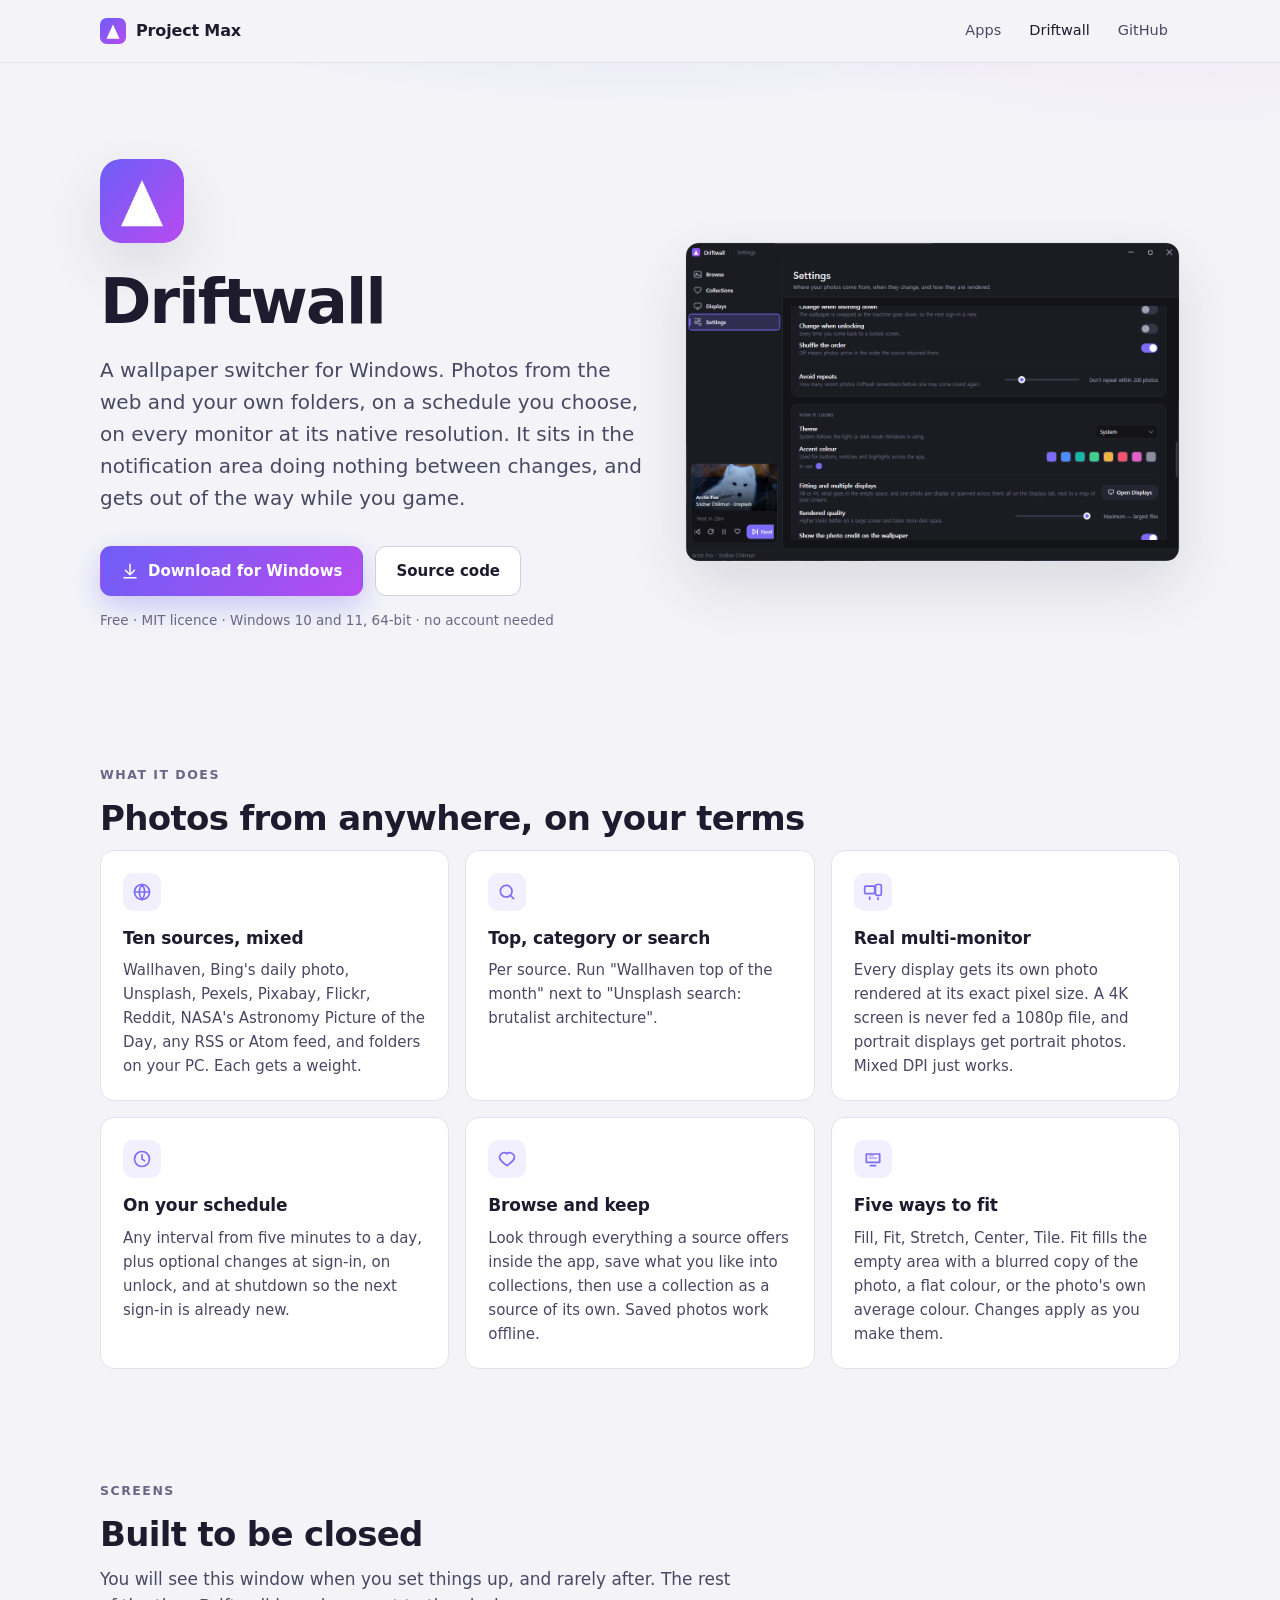
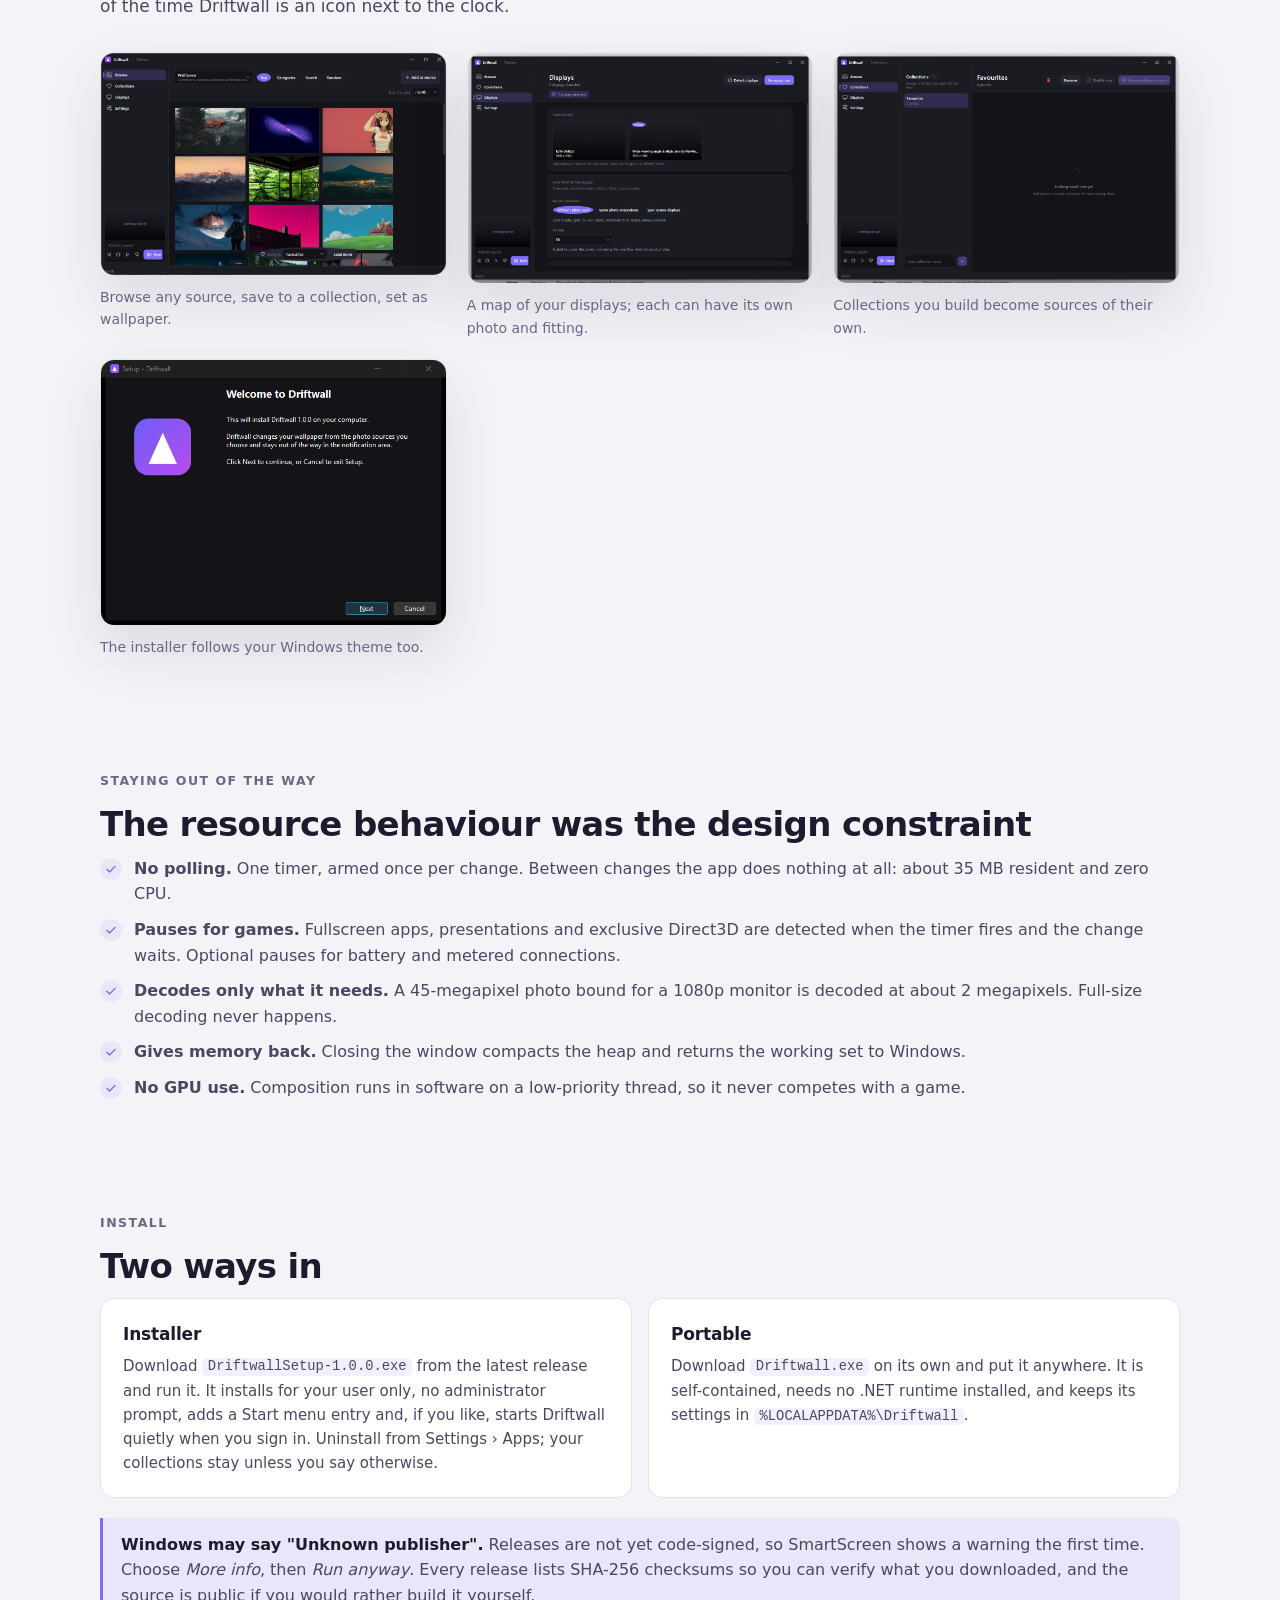
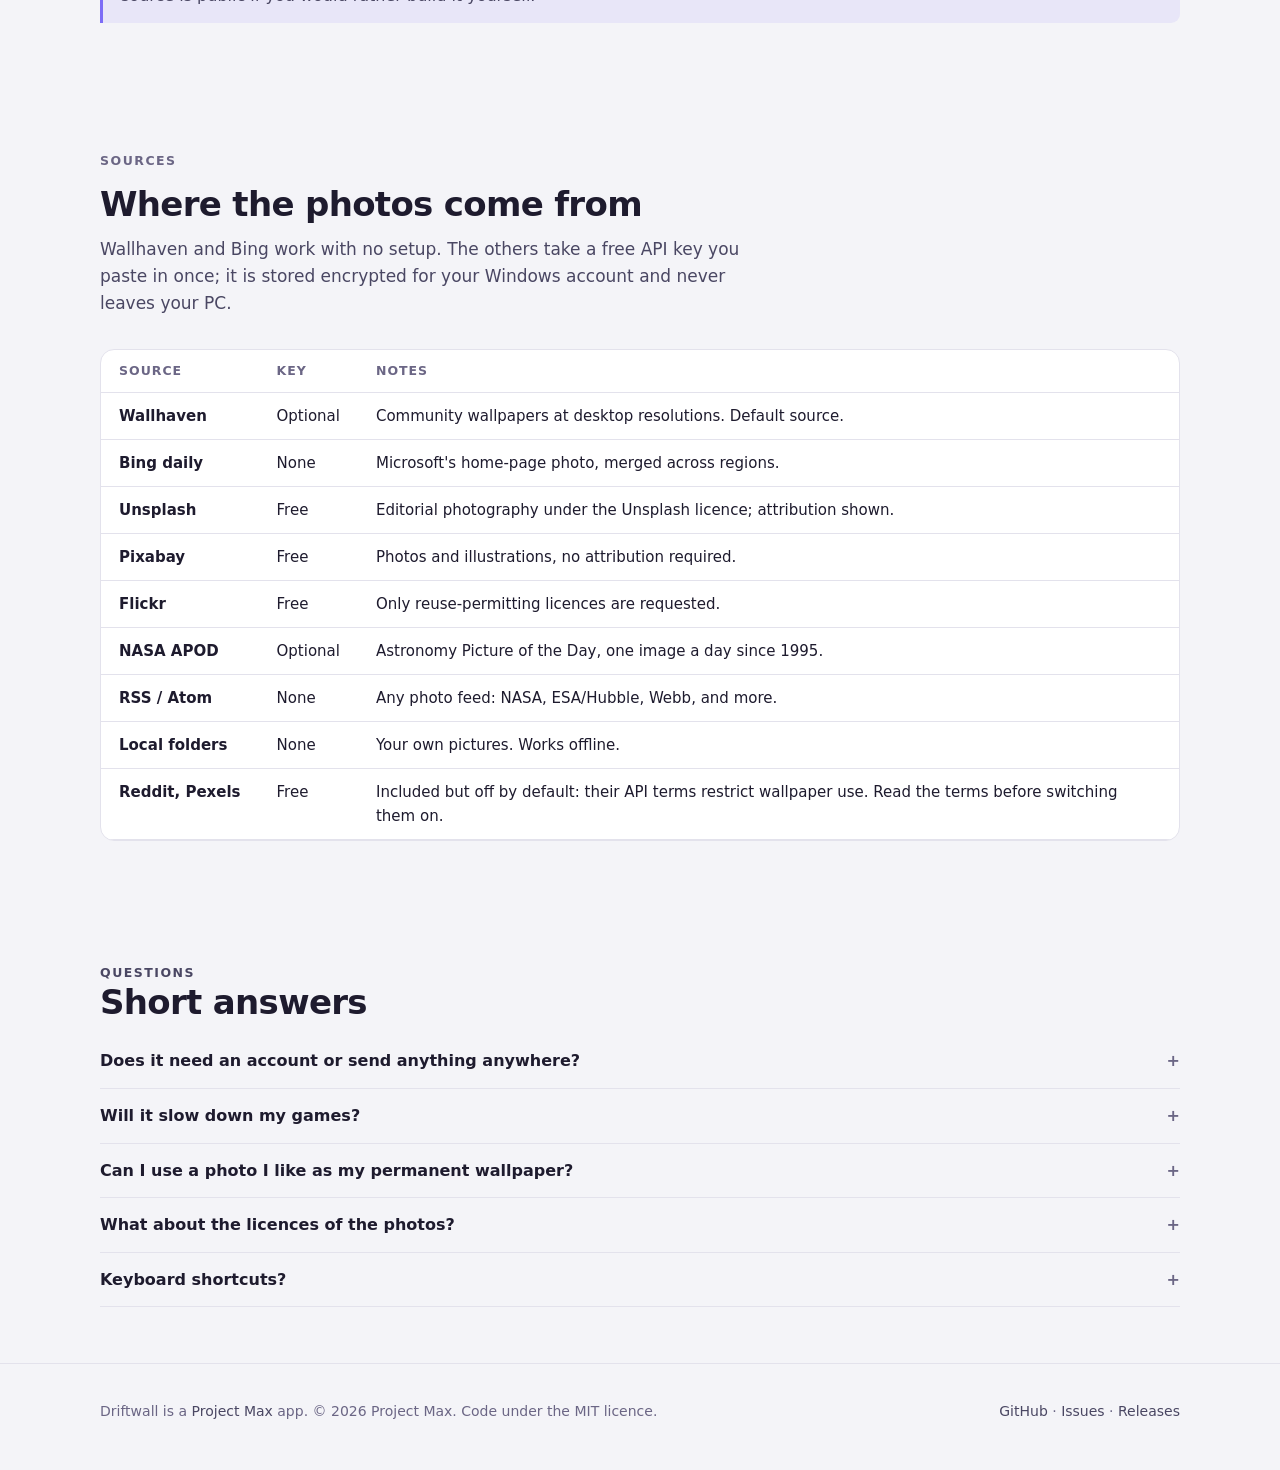
==== driftwall/index.html @ 7cd314d6 "Project Max site with the Driftwall page" ====
<!doctype html>
<html lang="en">
<head>
  <meta charset="utf-8">
  <meta name="viewport" content="width=device-width, initial-scale=1">
  <title>Driftwall</title>
  <meta name="description" content="Driftwall is a free, open-source wallpaper switcher for Windows. Photos from Wallhaven, Bing, Unsplash, NASA and your own folders, on a schedule, on every monitor at native resolution.">
  <meta property="og:title" content="Driftwall">
  <meta property="og:description" content="A wallpaper switcher for Windows that stays out of your way. Free and open source.">
  <meta property="og:type" content="website">
  <meta property="og:image" content="/assets/driftwall-icon.png">
  <link rel="icon" href="/assets/favicon.svg" type="image/svg+xml">
  <link rel="icon" href="/assets/favicon.png" sizes="48x48">
  <link rel="stylesheet" href="/assets/site.css">
</head>
<body>

<header class="site-header">
  <div class="container">
    <a class="brand" href="/">
      <svg class="mark" viewBox="0 0 64 64" aria-hidden="true">
        <defs><linearGradient id="g" x1="0" y1="0" x2="1" y2="1"><stop offset="0" stop-color="#6d5ef6"/><stop offset="1" stop-color="#b84bf0"/></linearGradient></defs>
        <rect width="64" height="64" rx="16" fill="url(#g)"/>
        <path d="M16 51 L32 16 L48 51 Z" fill="#fff"/>
      </svg>
      Project Max
    </a>
    <nav class="nav">
      <a href="/#apps">Apps</a>
      <a href="/driftwall/" class="current">Driftwall</a>
      <a href="https://github.com/projectmax-org/driftwall">GitHub</a>
    </nav>
  </div>
</header>

<main>
  <section class="hero">
    <div class="container app-hero">
      <div>
        <img class="icon-lg" src="/assets/driftwall-icon.png" alt="" width="84" height="84">
        <h1>Driftwall</h1>
        <p class="lede">
          A wallpaper switcher for Windows. Photos from the web and your own folders, on a schedule
          you choose, on every monitor at its native resolution. It sits in the notification area
          doing nothing between changes, and gets out of the way while you game.
        </p>
        <div class="actions">
          <a class="button primary" href="https://github.com/projectmax-org/driftwall/releases/latest">
            <svg viewBox="0 0 24 24" fill="none" stroke="currentColor" stroke-width="2" stroke-linecap="round" stroke-linejoin="round"><path d="M12 3v12M6 11l6 6 6-6M4 21h16"/></svg>
            Download for Windows
          </a>
          <a class="button" href="https://github.com/projectmax-org/driftwall">Source code</a>
        </div>
        <p class="meta">Free · MIT licence · Windows 10 and 11, 64-bit · no account needed</p>
      </div>
      <div class="shot">
        <img src="/assets/screens/settings.png" alt="Driftwall's settings page, dark theme, showing the sources and rotation options" width="1180" height="760">
      </div>
    </div>
  </section>

  <section id="features">
    <div class="container">
      <p class="section-label">What it does</p>
      <h2>Photos from anywhere, on your terms</h2>
      <div class="grid">
        <div class="card">
          <div class="icon"><svg viewBox="0 0 24 24" fill="none" stroke="currentColor" stroke-width="2" stroke-linecap="round" stroke-linejoin="round"><circle cx="12" cy="12" r="9"/><path d="M3 12h18M12 3a14 14 0 0 1 0 18M12 3a14 14 0 0 0 0 18"/></svg></div>
          <h3>Ten sources, mixed</h3>
          <p>Wallhaven, Bing's daily photo, Unsplash, Pexels, Pixabay, Flickr, Reddit, NASA's Astronomy Picture of the Day, any RSS or Atom feed, and folders on your PC. Each gets a weight.</p>
        </div>
        <div class="card">
          <div class="icon"><svg viewBox="0 0 24 24" fill="none" stroke="currentColor" stroke-width="2" stroke-linecap="round" stroke-linejoin="round"><circle cx="11" cy="11" r="7"/><path d="M20 20l-3.5-3.5"/></svg></div>
          <h3>Top, category or search</h3>
          <p>Per source. Run "Wallhaven top of the month" next to "Unsplash search: brutalist architecture".</p>
        </div>
        <div class="card">
          <div class="icon"><svg viewBox="0 0 24 24" fill="none" stroke="currentColor" stroke-width="2" stroke-linecap="round" stroke-linejoin="round"><rect x="2" y="5" width="12" height="9" rx="1.5"/><rect x="15" y="3" width="7" height="13" rx="1.5"/><path d="M8 18v3M18 19v2"/></svg></div>
          <h3>Real multi-monitor</h3>
          <p>Every display gets its own photo rendered at its exact pixel size. A 4K screen is never fed a 1080p file, and portrait displays get portrait photos. Mixed DPI just works.</p>
        </div>
        <div class="card">
          <div class="icon"><svg viewBox="0 0 24 24" fill="none" stroke="currentColor" stroke-width="2" stroke-linecap="round" stroke-linejoin="round"><circle cx="12" cy="12" r="9"/><path d="M12 7v5l3 2"/></svg></div>
          <h3>On your schedule</h3>
          <p>Any interval from five minutes to a day, plus optional changes at sign-in, on unlock, and at shutdown so the next sign-in is already new.</p>
        </div>
        <div class="card">
          <div class="icon"><svg viewBox="0 0 24 24" fill="none" stroke="currentColor" stroke-width="2" stroke-linecap="round" stroke-linejoin="round"><path d="M20.8 8.6a5.5 5.5 0 0 0-8.8-2.9 5.5 5.5 0 0 0-8.8 2.9c-1 3.3 1.3 6 8.8 11.4 7.5-5.4 9.8-8.1 8.8-11.4z"/></svg></div>
          <h3>Browse and keep</h3>
          <p>Look through everything a source offers inside the app, save what you like into collections, then use a collection as a source of its own. Saved photos work offline.</p>
        </div>
        <div class="card">
          <div class="icon"><svg viewBox="0 0 24 24" fill="none" stroke="currentColor" stroke-width="2" stroke-linecap="round" stroke-linejoin="round"><path d="M4 6h16v10H4zM9 20h6"/><path d="M8 11h8M8 8h4" opacity=".5"/></svg></div>
          <h3>Five ways to fit</h3>
          <p>Fill, Fit, Stretch, Center, Tile. Fit fills the empty area with a blurred copy of the photo, a flat colour, or the photo's own average colour. Changes apply as you make them.</p>
        </div>
      </div>
    </div>
  </section>

  <section id="screens">
    <div class="container">
      <p class="section-label">Screens</p>
      <h2>Built to be closed</h2>
      <p class="section-intro">You will see this window when you set things up, and rarely after. The rest of the time Driftwall is an icon next to the clock.</p>
      <div class="gallery">
        <figure><div class="shot"><img src="/assets/screens/browse.png" alt="Browsing Wallhaven inside Driftwall" loading="lazy"></div><figcaption>Browse any source, save to a collection, set as wallpaper.</figcaption></figure>
        <figure><div class="shot"><img src="/assets/screens/displays.png" alt="The Displays page with a map of two monitors" loading="lazy"></div><figcaption>A map of your displays; each can have its own photo and fitting.</figcaption></figure>
        <figure><div class="shot"><img src="/assets/screens/collections.png" alt="The Collections page" loading="lazy"></div><figcaption>Collections you build become sources of their own.</figcaption></figure>
        <figure><div class="shot"><img src="/assets/screens/installer.png" alt="The Driftwall installer in dark mode" loading="lazy"></div><figcaption>The installer follows your Windows theme too.</figcaption></figure>
      </div>
    </div>
  </section>

  <section id="quiet">
    <div class="container">
      <p class="section-label">Staying out of the way</p>
      <h2>The resource behaviour was the design constraint</h2>
      <ul class="checks">
        <li><span><strong>No polling.</strong> One timer, armed once per change. Between changes the app does nothing at all: about 35 MB resident and zero CPU.</span></li>
        <li><span><strong>Pauses for games.</strong> Fullscreen apps, presentations and exclusive Direct3D are detected when the timer fires and the change waits. Optional pauses for battery and metered connections.</span></li>
        <li><span><strong>Decodes only what it needs.</strong> A 45-megapixel photo bound for a 1080p monitor is decoded at about 2 megapixels. Full-size decoding never happens.</span></li>
        <li><span><strong>Gives memory back.</strong> Closing the window compacts the heap and returns the working set to Windows.</span></li>
        <li><span><strong>No GPU use.</strong> Composition runs in software on a low-priority thread, so it never competes with a game.</span></li>
      </ul>
    </div>
  </section>

  <section id="install">
    <div class="container">
      <p class="section-label">Install</p>
      <h2>Two ways in</h2>
      <div class="grid" style="grid-template-columns: repeat(auto-fit, minmax(300px, 1fr));">
        <div class="card">
          <h3>Installer</h3>
          <p>Download <code>DriftwallSetup-1.0.0.exe</code> from the latest release and run it. It installs for your user only, no administrator prompt, adds a Start menu entry and, if you like, starts Driftwall quietly when you sign in. Uninstall from Settings › Apps; your collections stay unless you say otherwise.</p>
        </div>
        <div class="card">
          <h3>Portable</h3>
          <p>Download <code>Driftwall.exe</code> on its own and put it anywhere. It is self-contained, needs no .NET runtime installed, and keeps its settings in <code>%LOCALAPPDATA%\Driftwall</code>.</p>
        </div>
      </div>
      <p class="note" style="margin-top: 20px;">
        <strong>Windows may say "Unknown publisher".</strong> Releases are not yet code-signed, so SmartScreen shows a
        warning the first time. Choose <em>More info</em>, then <em>Run anyway</em>. Every release lists SHA-256
        checksums so you can verify what you downloaded, and the source is public if you would rather build it yourself.
      </p>
    </div>
  </section>

  <section id="sources">
    <div class="container">
      <p class="section-label">Sources</p>
      <h2>Where the photos come from</h2>
      <p class="section-intro">Wallhaven and Bing work with no setup. The others take a free API key you paste in once; it is stored encrypted for your Windows account and never leaves your PC.</p>
      <div class="table-wrap">
        <table>
          <thead><tr><th>Source</th><th>Key</th><th>Notes</th></tr></thead>
          <tbody>
            <tr><td>Wallhaven</td><td>Optional</td><td>Community wallpapers at desktop resolutions. Default source.</td></tr>
            <tr><td>Bing daily</td><td>None</td><td>Microsoft's home-page photo, merged across regions.</td></tr>
            <tr><td>Unsplash</td><td>Free</td><td>Editorial photography under the Unsplash licence; attribution shown.</td></tr>
            <tr><td>Pixabay</td><td>Free</td><td>Photos and illustrations, no attribution required.</td></tr>
            <tr><td>Flickr</td><td>Free</td><td>Only reuse-permitting licences are requested.</td></tr>
            <tr><td>NASA APOD</td><td>Optional</td><td>Astronomy Picture of the Day, one image a day since 1995.</td></tr>
            <tr><td>RSS / Atom</td><td>None</td><td>Any photo feed: NASA, ESA/Hubble, Webb, and more.</td></tr>
            <tr><td>Local folders</td><td>None</td><td>Your own pictures. Works offline.</td></tr>
            <tr><td>Reddit, Pexels</td><td>Free</td><td>Included but off by default: their API terms restrict wallpaper use. Read the terms before switching them on.</td></tr>
          </tbody>
        </table>
      </div>
    </div>
  </section>

  <section id="faq" class="faq">
    <div class="container">
      <p class="section-label">Questions</p>
      <h2>Short answers</h2>
      <details><summary>Does it need an account or send anything anywhere?</summary><p>No account. The only network traffic is fetching photos from the sources you enabled, plus the attribution ping some providers require when a photo is used.</p></details>
      <details><summary>Will it slow down my games?</summary><p>No. Changes are deferred while a fullscreen app is running, and the app uses no GPU at all for its own rendering.</p></details>
      <details><summary>Can I use a photo I like as my permanent wallpaper?</summary><p>Yes. Pause the rotation from the tray menu, or save the photo to a collection so it survives cache clean-ups and works offline.</p></details>
      <details><summary>What about the licences of the photos?</summary><p>They vary by source. Every photo links to its source page, which is the authoritative word on what you may do with it. The repository's <a href="https://github.com/projectmax-org/driftwall/blob/main/docs/SOURCES.md">SOURCES.md</a> summarises each provider's terms.</p></details>
      <details><summary>Keyboard shortcuts?</summary><p><kbd>Ctrl</kbd> + <kbd>→</kbd> next, <kbd>Ctrl</kbd> + <kbd>←</kbd> previous, <kbd>F5</kbd> re-render, <kbd>Esc</kbd> close to the notification area.</p></details>
    </div>
  </section>
</main>

<footer class="site-footer">
  <div class="container">
    <div>Driftwall is a <a href="/">Project Max</a> app. © 2026 Project Max. Code under the MIT licence.</div>
    <div><a href="https://github.com/projectmax-org/driftwall">GitHub</a> · <a href="https://github.com/projectmax-org/driftwall/issues">Issues</a> · <a href="https://github.com/projectmax-org/driftwall/releases">Releases</a></div>
  </div>
</footer>

</body>
</html>
---- assets/site.css ----
/* Project Max site. Same tokens as the apps: dark-first, one accent, quiet surfaces. */

:root {
  color-scheme: light dark;
  --bg: #0f0f14;
  --surface: #16161d;
  --elevated: #1e1e27;
  --border: #2a2a36;
  --border-strong: #3a3a49;
  --text: #ececf3;
  --text-2: #b8b6c8;
  --muted: #8f8da3;
  --accent: #7c6cf6;
  --accent-2: #b84bf0;
  --accent-soft: rgba(124, 108, 246, 0.14);
  --on-accent: #ffffff;
  --shadow: 0 24px 60px rgba(0, 0, 0, 0.45);
  --radius: 14px;
  --radius-sm: 9px;
}

@media (prefers-color-scheme: light) {
  :root {
    --bg: #f4f4f8;
    --surface: #ffffff;
    --elevated: #ffffff;
    --border: #e3e2ec;
    --border-strong: #cfcde0;
    --text: #1e1b2e;
    --text-2: #4a4763;
    --muted: #6b6685;
    --accent-soft: rgba(124, 108, 246, 0.10);
    --shadow: 0 24px 60px rgba(30, 27, 46, 0.12);
  }
}

* { box-sizing: border-box; }

html { scroll-behavior: smooth; }

body {
  margin: 0;
  background: var(--bg);
  color: var(--text);
  font: 16px/1.6 "Segoe UI Variable Text", "Segoe UI", system-ui, -apple-system, "Helvetica Neue", Arial, sans-serif;
  -webkit-font-smoothing: antialiased;
  text-rendering: optimizeLegibility;
}

a { color: var(--accent); text-decoration: none; }
a:hover { text-decoration: underline; text-underline-offset: 3px; }

img { max-width: 100%; height: auto; display: block; }

code, kbd {
  font-family: "Cascadia Code", "Cascadia Mono", Consolas, "SFMono-Regular", Menlo, monospace;
  font-size: 0.92em;
  background: var(--accent-soft);
  padding: 0.1em 0.4em;
  border-radius: 5px;
}

pre {
  background: var(--surface);
  border: 1px solid var(--border);
  border-radius: var(--radius-sm);
  padding: 14px 18px;
  overflow-x: auto;
}
pre code { background: none; padding: 0; }

.container { width: min(1080px, calc(100% - 48px)); margin: 0 auto; }

/* ---------- header ---------- */

.site-header {
  position: sticky;
  top: 0;
  z-index: 10;
  backdrop-filter: blur(14px);
  background: color-mix(in srgb, var(--bg) 82%, transparent);
  border-bottom: 1px solid var(--border);
}

.site-header .container {
  display: flex;
  align-items: center;
  justify-content: space-between;
  height: 62px;
}

.brand {
  display: flex;
  align-items: center;
  gap: 10px;
  color: var(--text);
  font-weight: 600;
  letter-spacing: -0.01em;
}
.brand:hover { text-decoration: none; }

.mark {
  width: 26px;
  height: 26px;
  flex: none;
}

.nav {
  display: flex;
  gap: 4px;
}

.nav a {
  color: var(--text-2);
  padding: 7px 12px;
  border-radius: 8px;
  font-size: 14.5px;
}
.nav a:hover { background: var(--accent-soft); color: var(--text); text-decoration: none; }
.nav a.current { color: var(--text); }

/* ---------- hero ---------- */

.hero {
  padding: 96px 0 64px;
  position: relative;
  overflow: hidden;
}

.hero::before {
  content: "";
  position: absolute;
  inset: -40% -20% auto;
  height: 140%;
  background:
    radial-gradient(60% 50% at 50% 0%, rgba(124, 108, 246, 0.22), transparent 70%),
    radial-gradient(40% 40% at 80% 10%, rgba(184, 75, 240, 0.12), transparent 70%);
  pointer-events: none;
}

.hero > .container { position: relative; }

.eyebrow {
  display: inline-flex;
  align-items: center;
  gap: 8px;
  color: var(--text-2);
  font-size: 13.5px;
  font-weight: 600;
  letter-spacing: 0.04em;
  text-transform: uppercase;
  margin-bottom: 18px;
}

h1 {
  font-size: clamp(38px, 6vw, 62px);
  line-height: 1.05;
  letter-spacing: -0.03em;
  margin: 0 0 20px;
  max-width: 16ch;
}

.lede {
  font-size: clamp(17px, 2vw, 20px);
  color: var(--text-2);
  max-width: 56ch;
  margin: 0 0 32px;
}

.actions { display: flex; flex-wrap: wrap; gap: 12px; align-items: center; }

.button {
  display: inline-flex;
  align-items: center;
  gap: 9px;
  padding: 12px 20px;
  border-radius: 11px;
  font-weight: 600;
  font-size: 15px;
  border: 1px solid var(--border-strong);
  color: var(--text);
  background: var(--surface);
  transition: transform 120ms ease, background 120ms ease, border-color 120ms ease;
}
.button:hover { text-decoration: none; transform: translateY(-1px); border-color: var(--accent); }
.button.primary {
  color: var(--on-accent);
  border-color: transparent;
  background: linear-gradient(135deg, #6d5ef6, #b84bf0);
  box-shadow: 0 10px 30px rgba(124, 108, 246, 0.35);
}
.button svg { width: 18px; height: 18px; }

.meta { color: var(--muted); font-size: 13.5px; margin-top: 14px; }

/* ---------- sections ---------- */

section { padding: 56px 0; }

.section-label {
  color: var(--muted);
  font-size: 12.5px;
  font-weight: 700;
  letter-spacing: 0.12em;
  text-transform: uppercase;
  margin: 0 0 14px;
}

h2 {
  font-size: clamp(26px, 3.4vw, 34px);
  letter-spacing: -0.02em;
  line-height: 1.15;
  margin: 0 0 12px;
}

.section-intro { color: var(--text-2); max-width: 60ch; margin: 0 0 32px; font-size: 17px; }

.grid {
  display: grid;
  gap: 16px;
  grid-template-columns: repeat(auto-fill, minmax(260px, 1fr));
}

.card {
  background: var(--surface);
  border: 1px solid var(--border);
  border-radius: var(--radius);
  padding: 22px;
}

.card h3 { margin: 0 0 6px; font-size: 17px; letter-spacing: -0.01em; }
.card p { margin: 0; color: var(--text-2); font-size: 15px; }

.card .icon {
  width: 38px;
  height: 38px;
  border-radius: 10px;
  background: var(--accent-soft);
  color: var(--accent);
  display: grid;
  place-items: center;
  margin-bottom: 14px;
}
.card .icon svg { width: 20px; height: 20px; }

/* App tile on the landing page */

.app-card {
  display: grid;
  grid-template-columns: 96px 1fr;
  gap: 24px;
  align-items: center;
  padding: 28px;
  background: var(--surface);
  border: 1px solid var(--border);
  border-radius: var(--radius);
  color: var(--text);
  transition: border-color 120ms ease, transform 120ms ease;
}
.app-card:hover { text-decoration: none; border-color: var(--accent); transform: translateY(-2px); }
.app-card img { width: 96px; height: 96px; border-radius: 22px; box-shadow: var(--shadow); }
.app-card h3 { margin: 0 0 6px; font-size: 22px; letter-spacing: -0.02em; }
.app-card p { margin: 0; color: var(--text-2); }
.app-card .tags { margin-top: 12px; display: flex; gap: 8px; flex-wrap: wrap; }

.tag {
  font-size: 12.5px;
  font-weight: 600;
  padding: 3px 10px;
  border-radius: 999px;
  background: var(--accent-soft);
  color: var(--accent);
}

.app-card.soon {
  color: var(--muted);
  border-style: dashed;
  background: transparent;
}
.app-card.soon:hover { transform: none; border-color: var(--border-strong); }
.app-card.soon .placeholder {
  width: 96px;
  height: 96px;
  border-radius: 22px;
  border: 1px dashed var(--border-strong);
  display: grid;
  place-items: center;
  font-size: 28px;
}

/* ---------- screenshots ---------- */

.shot {
  border-radius: var(--radius);
  overflow: hidden;
  border: 1px solid var(--border);
  box-shadow: var(--shadow);
  background: var(--surface);
}

.gallery {
  display: grid;
  gap: 20px;
  grid-template-columns: repeat(auto-fit, minmax(320px, 1fr));
}
.gallery figure { margin: 0; }
.gallery figcaption { color: var(--muted); font-size: 14px; margin-top: 10px; }

/* ---------- app hero ---------- */

.app-hero { display: grid; gap: 40px; grid-template-columns: 1.1fr 1fr; align-items: center; }
.app-hero .icon-lg { width: 84px; height: 84px; border-radius: 20px; box-shadow: var(--shadow); margin-bottom: 26px; }
@media (max-width: 860px) { .app-hero { grid-template-columns: 1fr; } }

/* ---------- lists & tables ---------- */

.checks { list-style: none; padding: 0; margin: 0; display: grid; gap: 10px; }
.checks li { display: flex; gap: 12px; color: var(--text-2); }
.checks li::before {
  content: "";
  flex: none;
  width: 22px; height: 22px;
  border-radius: 50%;
  background: var(--accent-soft);
  background-image: url("data:image/svg+xml,%3Csvg xmlns='http://www.w3.org/2000/svg' viewBox='0 0 24 24' fill='none' stroke='%237c6cf6' stroke-width='2.4' stroke-linecap='round' stroke-linejoin='round'%3E%3Cpath d='M5 12.5l4.5 4.5L19 7.5'/%3E%3C/svg%3E");
  background-size: 14px;
  background-position: center;
  background-repeat: no-repeat;
  margin-top: 2px;
}

table { width: 100%; border-collapse: collapse; font-size: 15px; }
th, td { text-align: left; padding: 11px 12px; border-bottom: 1px solid var(--border); vertical-align: top; }
th { color: var(--muted); font-size: 12.5px; letter-spacing: 0.08em; text-transform: uppercase; font-weight: 700; }
td:first-child { font-weight: 600; white-space: nowrap; }
.table-wrap { overflow-x: auto; border: 1px solid var(--border); border-radius: var(--radius); background: var(--surface); }
.table-wrap table { min-width: 560px; }
.table-wrap td, .table-wrap th { padding-left: 18px; padding-right: 18px; }

.note {
  border-left: 3px solid var(--accent);
  background: var(--accent-soft);
  padding: 14px 18px;
  border-radius: 0 var(--radius-sm) var(--radius-sm) 0;
  color: var(--text-2);
}
.note strong { color: var(--text); }

.faq details { border-bottom: 1px solid var(--border); padding: 14px 0; }
.faq summary { cursor: pointer; font-weight: 600; list-style: none; display: flex; justify-content: space-between; }
.faq summary::-webkit-details-marker { display: none; }
.faq summary::after { content: "+"; color: var(--muted); }
.faq details[open] summary::after { content: "–"; }
.faq p { color: var(--text-2); margin: 10px 0 0; }

kbd { border: 1px solid var(--border-strong); background: var(--surface); }

/* ---------- footer ---------- */

.site-footer {
  border-top: 1px solid var(--border);
  padding: 36px 0 48px;
  color: var(--muted);
  font-size: 14px;
}
.site-footer .container { display: flex; flex-wrap: wrap; gap: 16px 32px; justify-content: space-between; align-items: center; }
.site-footer a { color: var(--text-2); }

@media (max-width: 640px) {
  .hero { padding: 64px 0 40px; }
  section { padding: 40px 0; }
  .app-card { grid-template-columns: 1fr; }
  .nav a { padding: 7px 9px; }
}
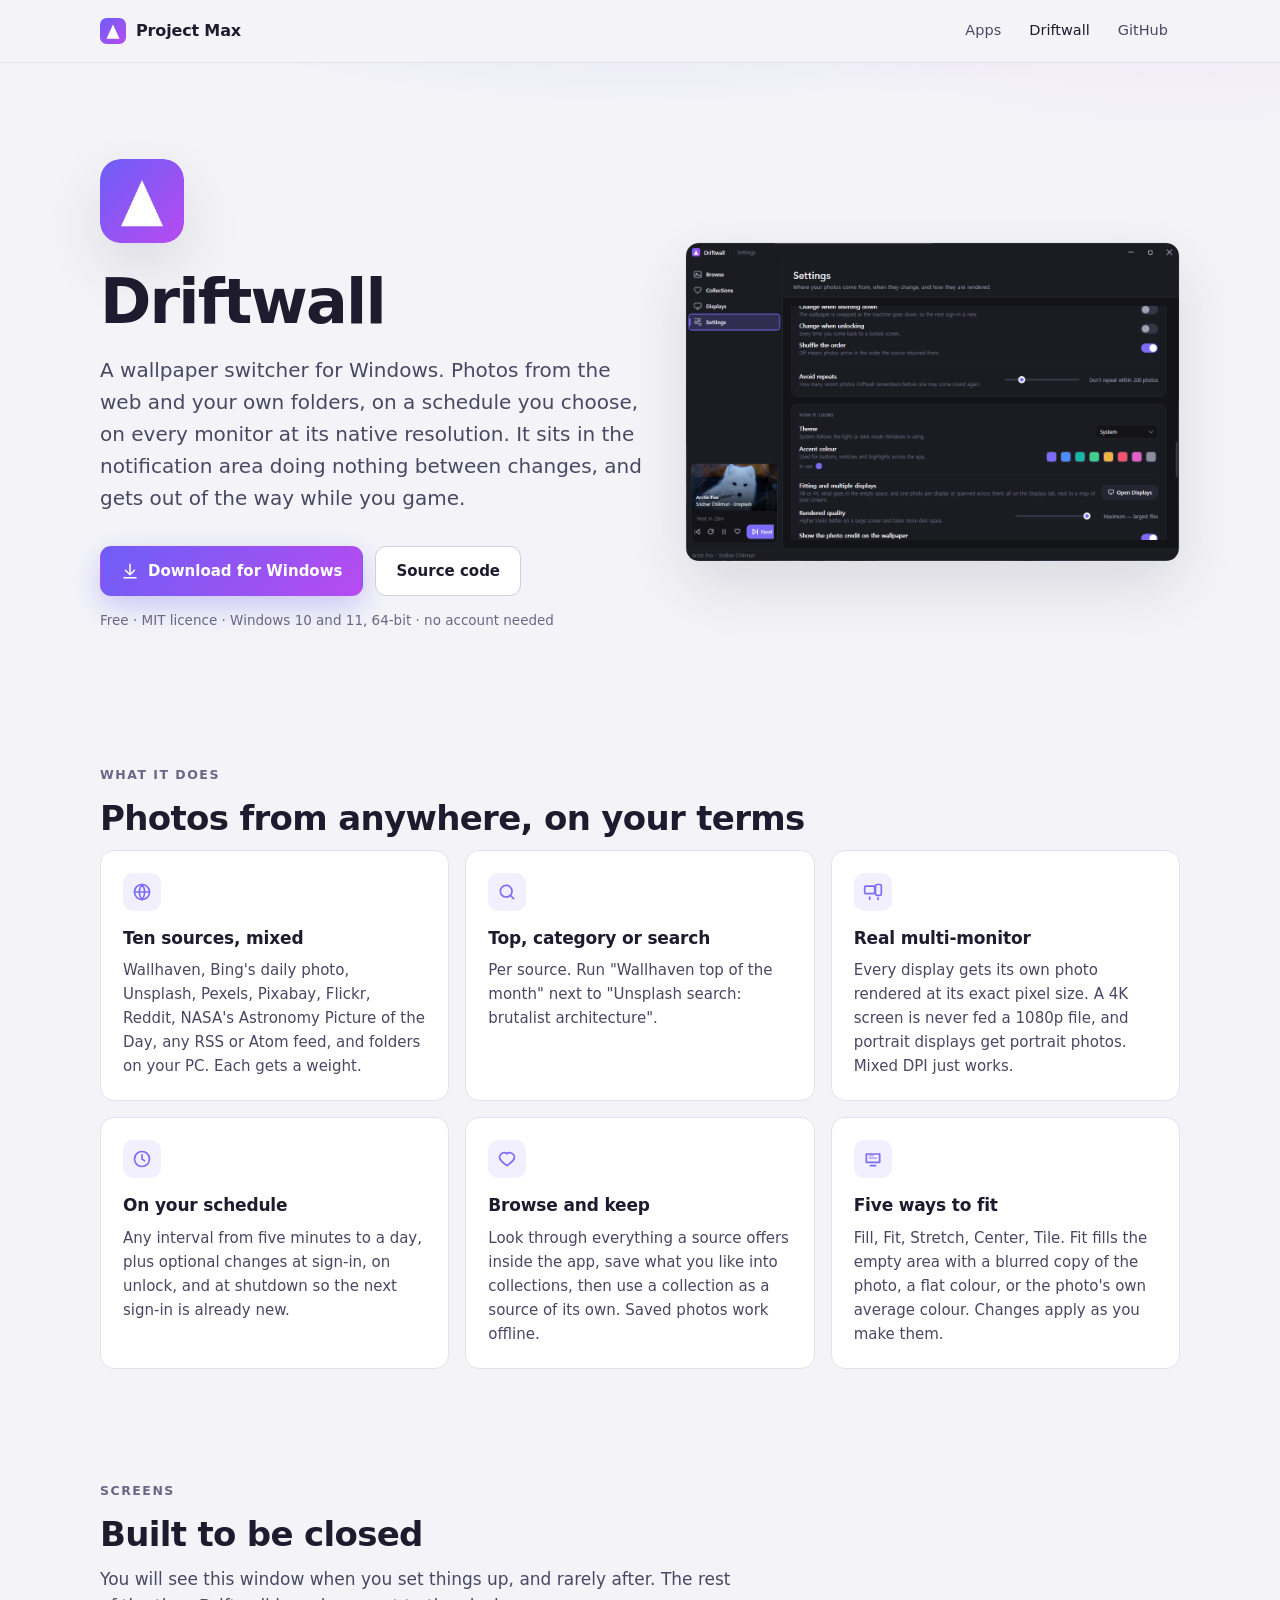
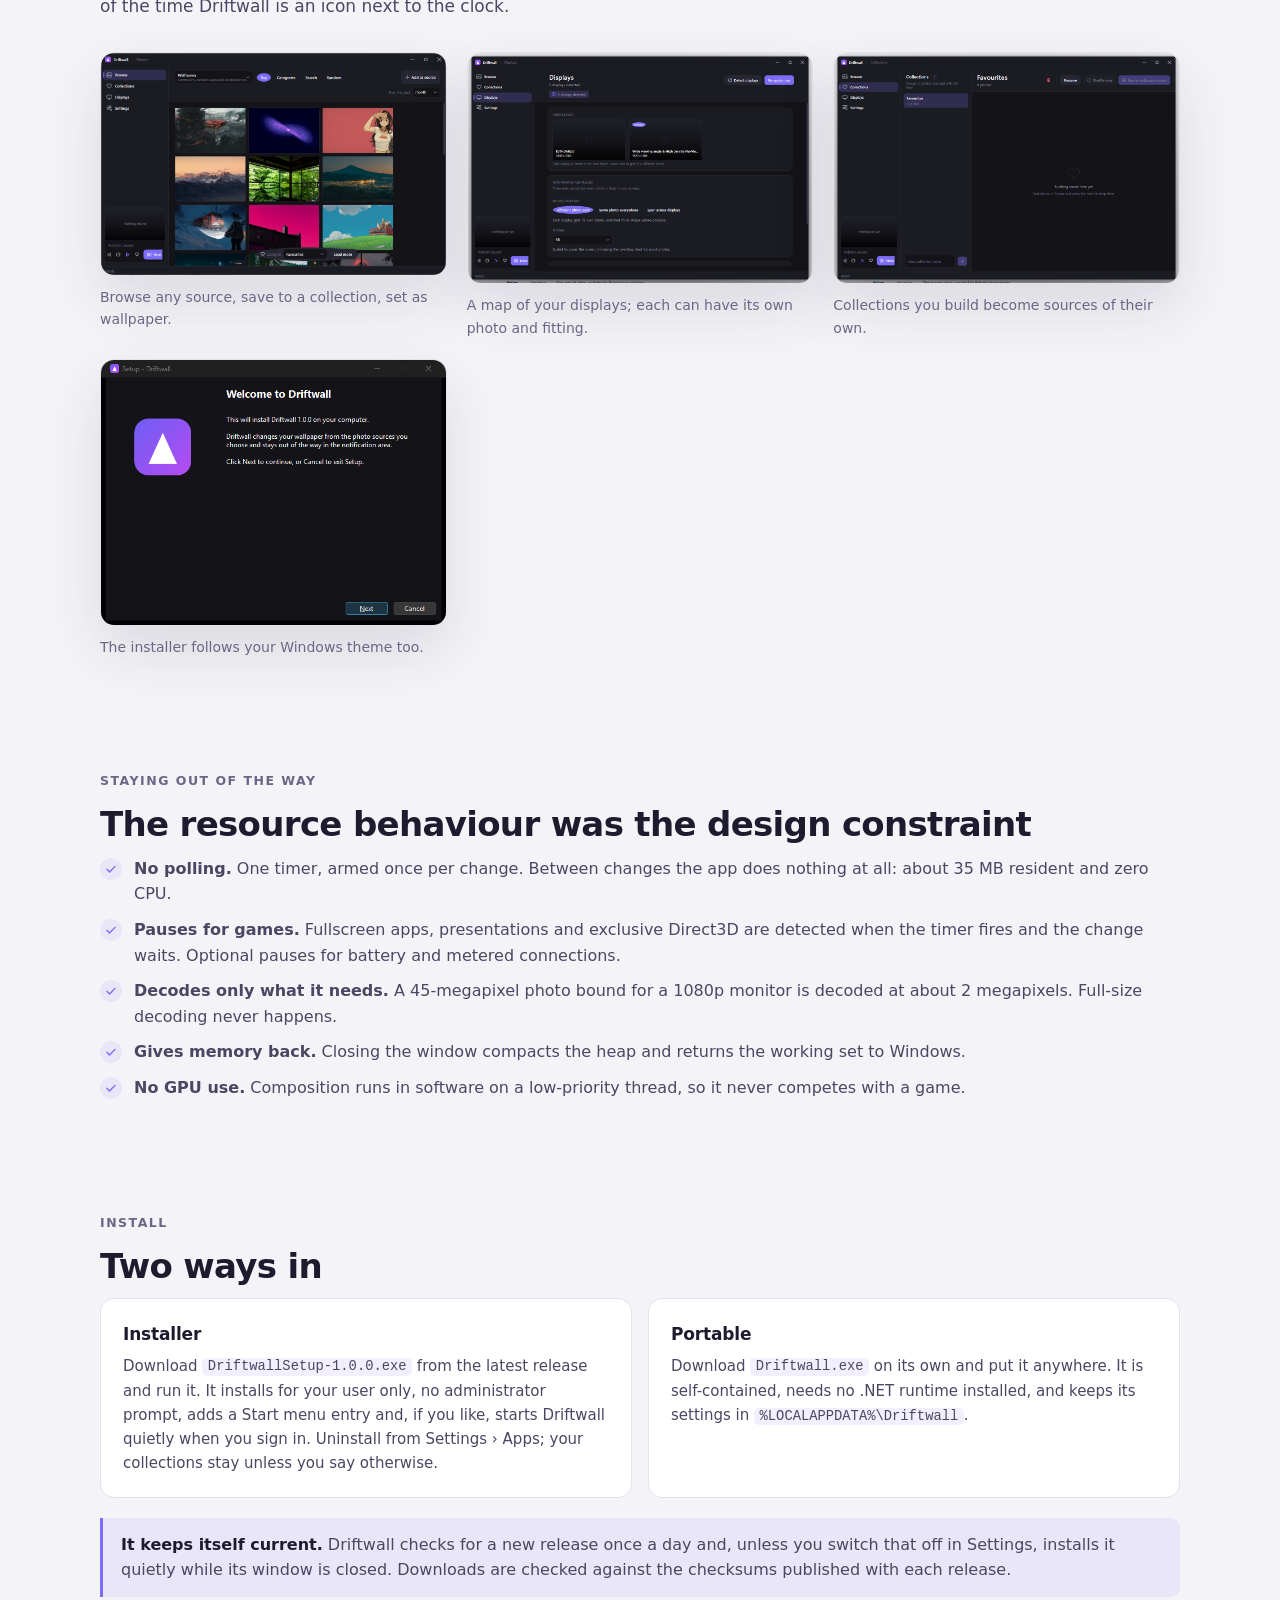
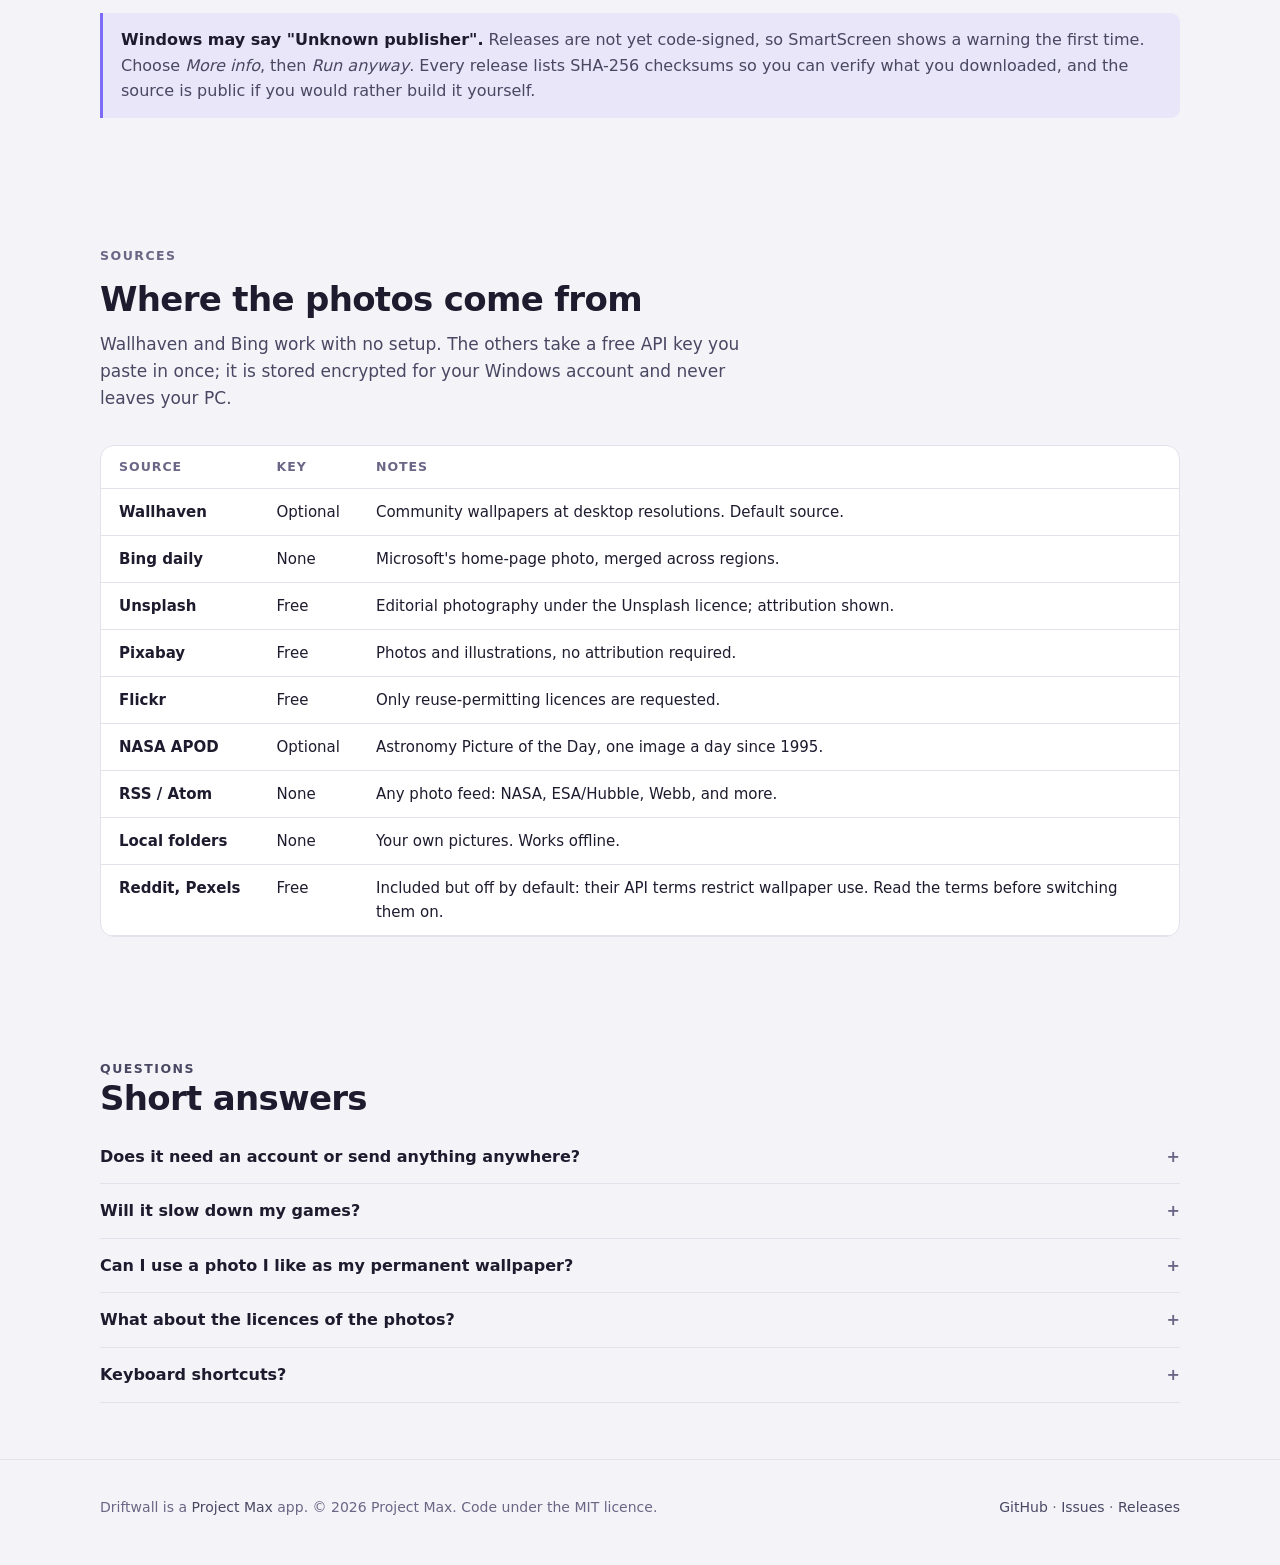
==== commit 6f9fddb3: "Driftwall page: note on automatic updates" ====
--- a/driftwall/index.html
+++ b/driftwall/index.html
@@ -141,6 +141,11 @@
         </div>
       </div>
       <p class="note" style="margin-top: 20px;">
+        <strong>It keeps itself current.</strong> Driftwall checks for a new release once a day and, unless you
+        switch that off in Settings, installs it quietly while its window is closed. Downloads are checked against
+        the checksums published with each release.
+      </p>
+      <p class="note" style="margin-top: 12px;">
         <strong>Windows may say "Unknown publisher".</strong> Releases are not yet code-signed, so SmartScreen shows a
         warning the first time. Choose <em>More info</em>, then <em>Run anyway</em>. Every release lists SHA-256
         checksums so you can verify what you downloaded, and the source is public if you would rather build it yourself.
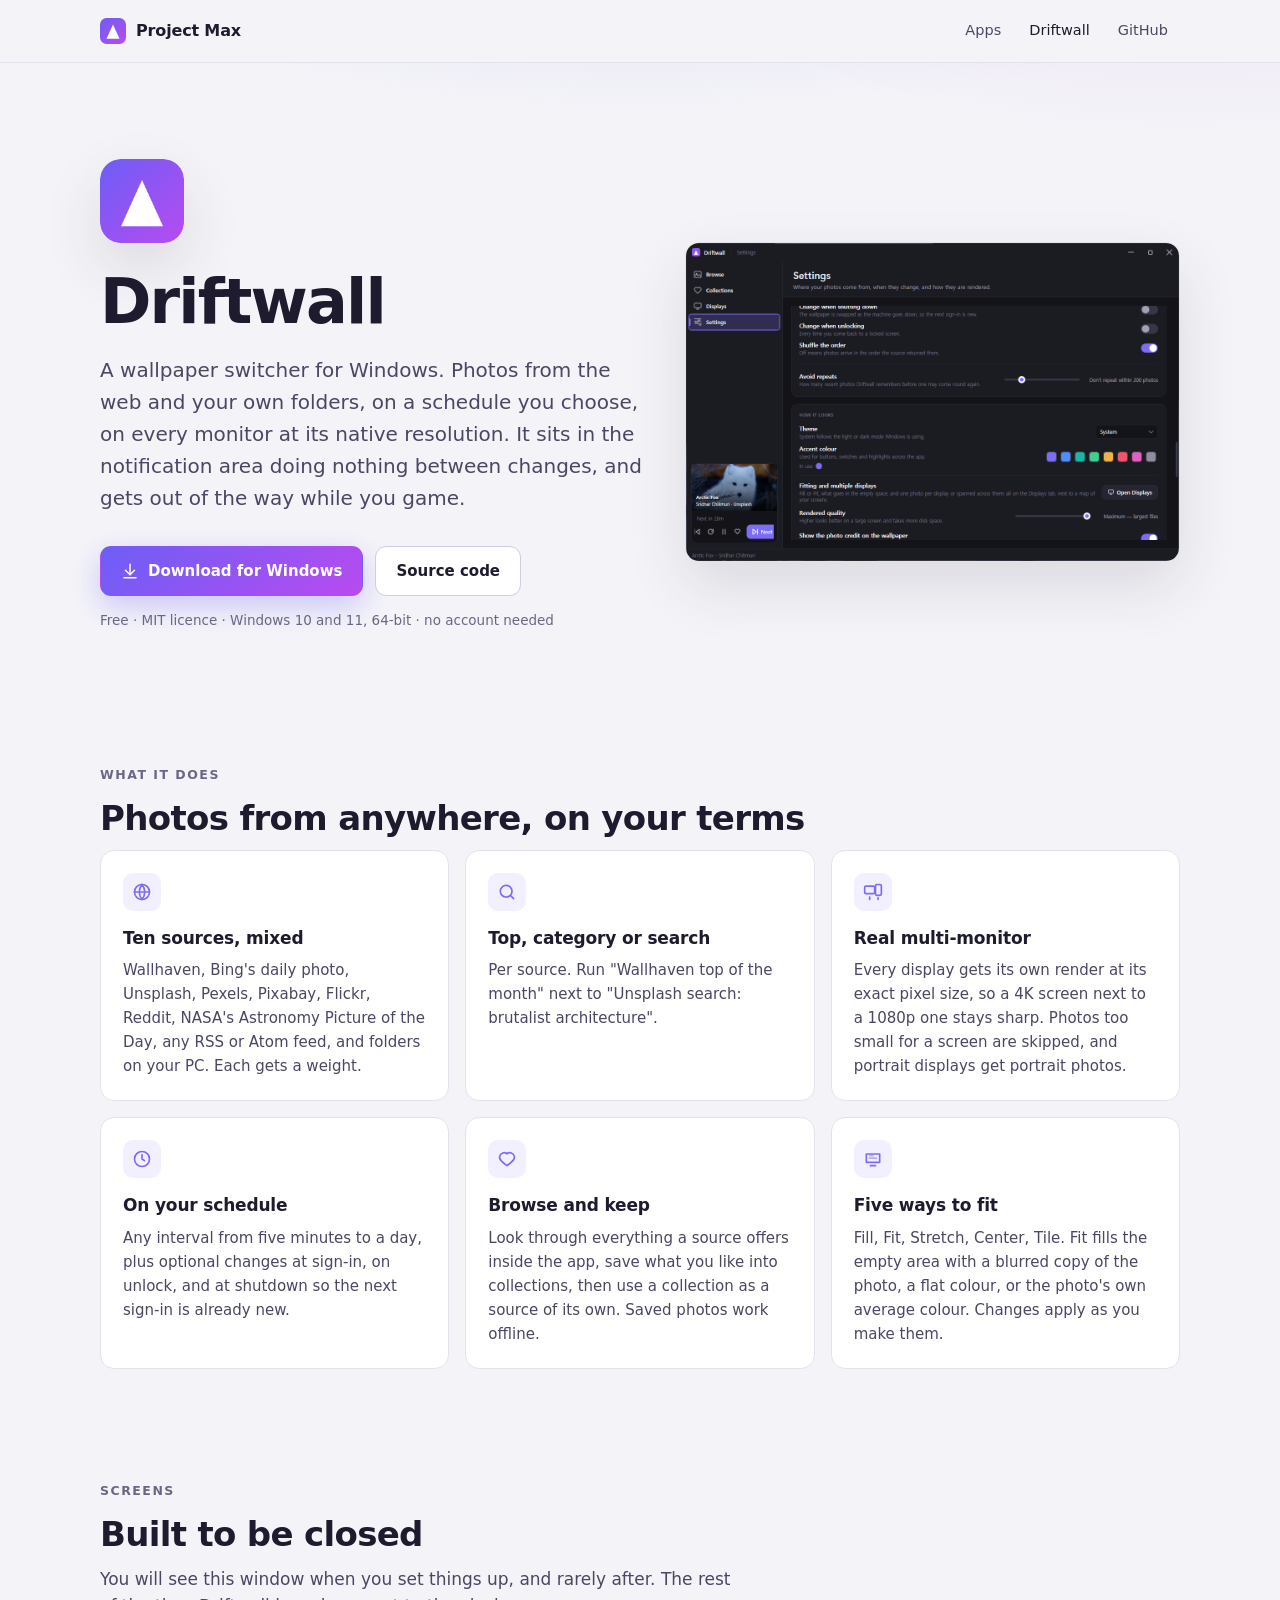
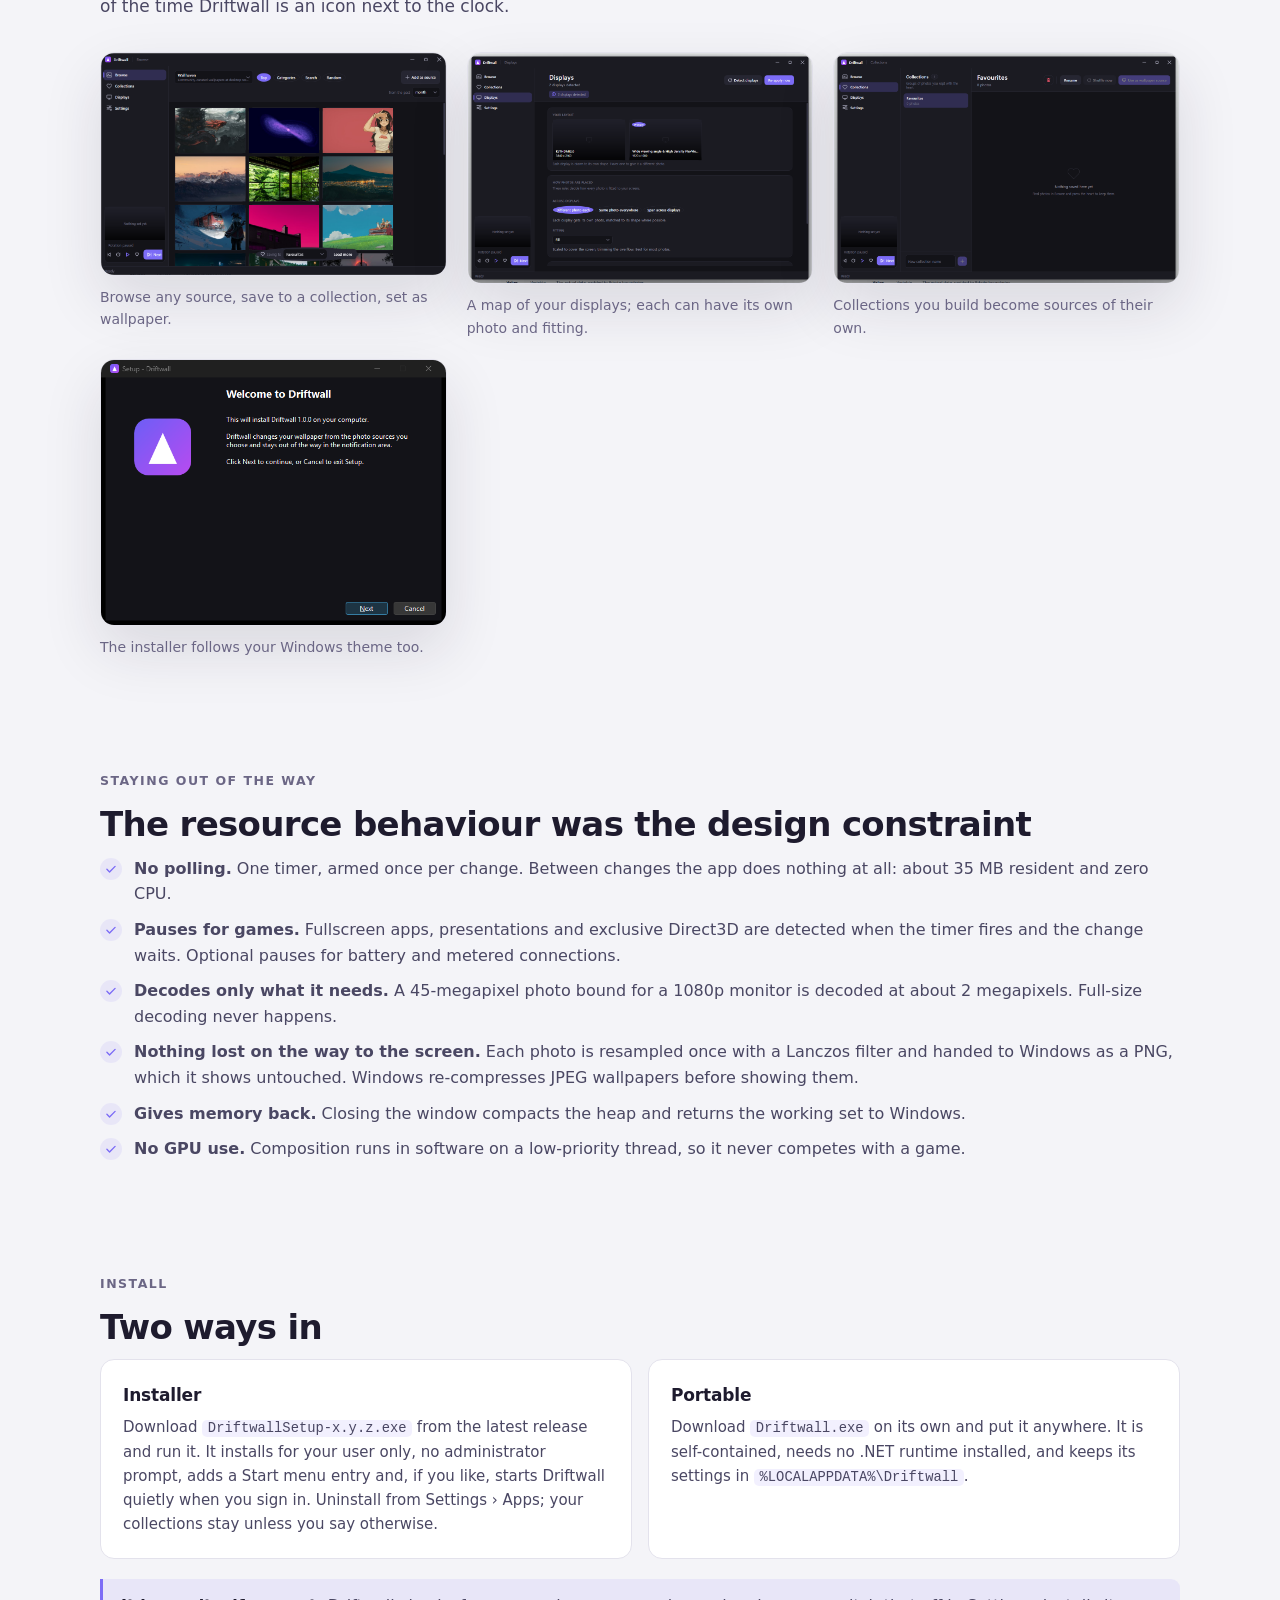
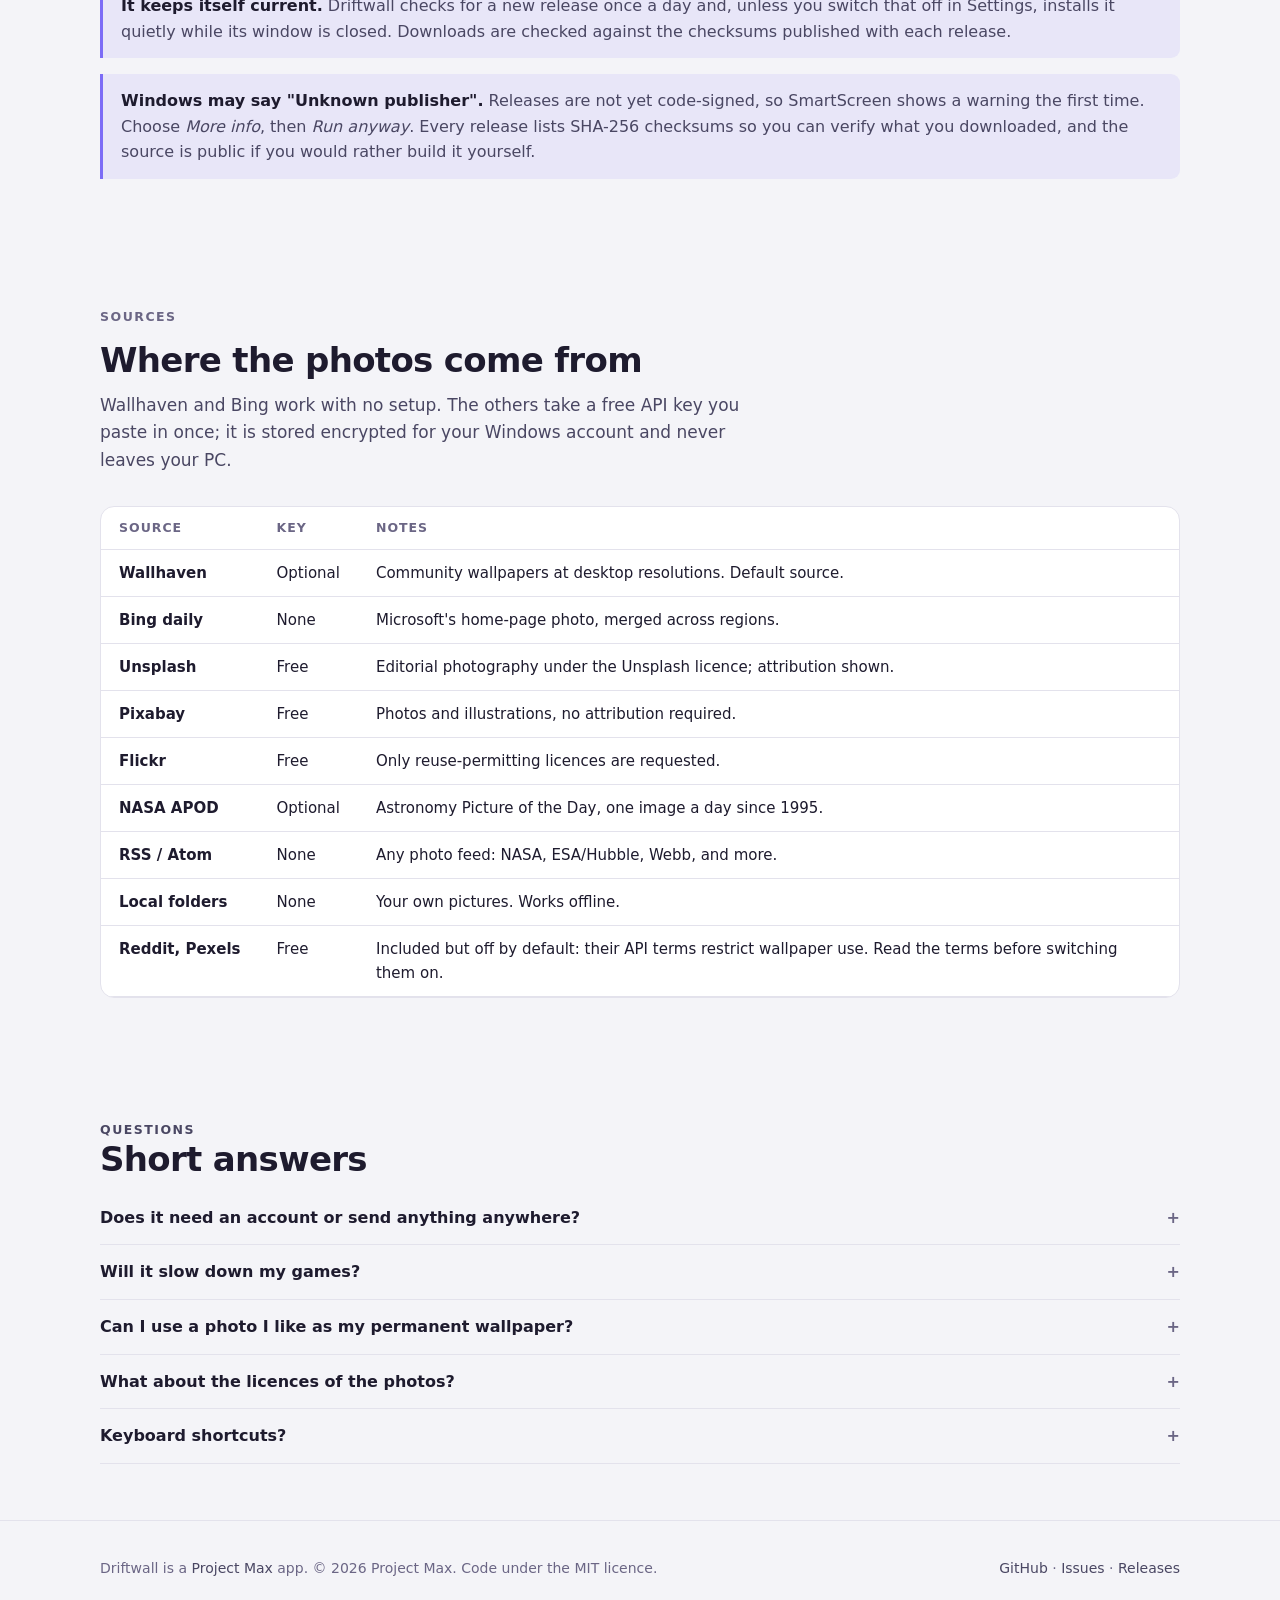
==== commit 53d1f253: "Search and sharing: sitemap, canonical links, preview cards and structured data - robots.txt and sit" ====
--- a/driftwall/index.html
+++ b/driftwall/index.html
@@ -3,12 +3,38 @@
 <head>
   <meta charset="utf-8">
   <meta name="viewport" content="width=device-width, initial-scale=1">
-  <title>Driftwall</title>
-  <meta name="description" content="Driftwall is a free, open-source wallpaper switcher for Windows. Photos from Wallhaven, Bing, Unsplash, NASA and your own folders, on a schedule, on every monitor at native resolution.">
-  <meta property="og:title" content="Driftwall">
-  <meta property="og:description" content="A wallpaper switcher for Windows that stays out of your way. Free and open source.">
+  <title>Driftwall · Free, open-source wallpaper changer for Windows</title>
+  <meta name="description" content="Driftwall is a free, open-source wallpaper changer for Windows 10 and 11. Photos from Wallhaven, Bing, Unsplash, Pexels, NASA and your own folders, on a schedule, sharp on every monitor at its native resolution.">
+  <link rel="canonical" href="https://projectmax-org.github.io/driftwall/">
+  <meta property="og:site_name" content="Project Max">
+  <meta property="og:title" content="Driftwall: a free wallpaper changer for Windows">
+  <meta property="og:description" content="Photos from the web and your own folders, on a schedule, sharp on every monitor. Free and open source.">
   <meta property="og:type" content="website">
-  <meta property="og:image" content="/assets/driftwall-icon.png">
+  <meta property="og:url" content="https://projectmax-org.github.io/driftwall/">
+  <meta property="og:image" content="https://projectmax-org.github.io/assets/social/driftwall.png">
+  <meta property="og:image:width" content="1200">
+  <meta property="og:image:height" content="630">
+  <meta property="og:image:alt" content="Driftwall, a wallpaper changer for Windows, next to its settings window">
+  <meta name="twitter:card" content="summary_large_image">
+  <script type="application/ld+json">
+  {
+    "@context": "https://schema.org",
+    "@type": "SoftwareApplication",
+    "name": "Driftwall",
+    "description": "A free, open-source wallpaper changer for Windows 10 and 11 that pulls photos from the web and your own folders on a schedule, rendered at each monitor's native resolution.",
+    "url": "https://projectmax-org.github.io/driftwall/",
+    "applicationCategory": "DesktopEnhancementApplication",
+    "operatingSystem": "Windows 10, Windows 11",
+    "downloadUrl": "https://github.com/projectmax-org/driftwall/releases/latest",
+    "license": "https://opensource.org/licenses/MIT",
+    "isAccessibleForFree": true,
+    "offers": { "@type": "Offer", "price": "0", "priceCurrency": "USD" },
+    "image": "https://projectmax-org.github.io/assets/driftwall-icon.png",
+    "screenshot": "https://projectmax-org.github.io/assets/screens/settings.png",
+    "author": { "@type": "Organization", "name": "Project Max", "url": "https://projectmax-org.github.io/" },
+    "sameAs": ["https://github.com/projectmax-org/driftwall"]
+  }
+  </script>
   <link rel="icon" href="/assets/favicon.svg" type="image/svg+xml">
   <link rel="icon" href="/assets/favicon.png" sizes="48x48">
   <link rel="stylesheet" href="/assets/site.css">
@@ -77,7 +103,7 @@
         <div class="card">
           <div class="icon"><svg viewBox="0 0 24 24" fill="none" stroke="currentColor" stroke-width="2" stroke-linecap="round" stroke-linejoin="round"><rect x="2" y="5" width="12" height="9" rx="1.5"/><rect x="15" y="3" width="7" height="13" rx="1.5"/><path d="M8 18v3M18 19v2"/></svg></div>
           <h3>Real multi-monitor</h3>
-          <p>Every display gets its own photo rendered at its exact pixel size. A 4K screen is never fed a 1080p file, and portrait displays get portrait photos. Mixed DPI just works.</p>
+          <p>Every display gets its own render at its exact pixel size, so a 4K screen next to a 1080p one stays sharp. Photos too small for a screen are skipped, and portrait displays get portrait photos.</p>
         </div>
         <div class="card">
           <div class="icon"><svg viewBox="0 0 24 24" fill="none" stroke="currentColor" stroke-width="2" stroke-linecap="round" stroke-linejoin="round"><circle cx="12" cy="12" r="9"/><path d="M12 7v5l3 2"/></svg></div>
@@ -120,6 +146,7 @@
         <li><span><strong>No polling.</strong> One timer, armed once per change. Between changes the app does nothing at all: about 35 MB resident and zero CPU.</span></li>
         <li><span><strong>Pauses for games.</strong> Fullscreen apps, presentations and exclusive Direct3D are detected when the timer fires and the change waits. Optional pauses for battery and metered connections.</span></li>
         <li><span><strong>Decodes only what it needs.</strong> A 45-megapixel photo bound for a 1080p monitor is decoded at about 2 megapixels. Full-size decoding never happens.</span></li>
+        <li><span><strong>Nothing lost on the way to the screen.</strong> Each photo is resampled once with a Lanczos filter and handed to Windows as a PNG, which it shows untouched. Windows re-compresses JPEG wallpapers before showing them.</span></li>
         <li><span><strong>Gives memory back.</strong> Closing the window compacts the heap and returns the working set to Windows.</span></li>
         <li><span><strong>No GPU use.</strong> Composition runs in software on a low-priority thread, so it never competes with a game.</span></li>
       </ul>
@@ -133,7 +160,7 @@
       <div class="grid" style="grid-template-columns: repeat(auto-fit, minmax(300px, 1fr));">
         <div class="card">
           <h3>Installer</h3>
-          <p>Download <code>DriftwallSetup-1.0.0.exe</code> from the latest release and run it. It installs for your user only, no administrator prompt, adds a Start menu entry and, if you like, starts Driftwall quietly when you sign in. Uninstall from Settings › Apps; your collections stay unless you say otherwise.</p>
+          <p>Download <code>DriftwallSetup-x.y.z.exe</code> from the latest release and run it. It installs for your user only, no administrator prompt, adds a Start menu entry and, if you like, starts Driftwall quietly when you sign in. Uninstall from Settings › Apps; your collections stay unless you say otherwise.</p>
         </div>
         <div class="card">
           <h3>Portable</h3>
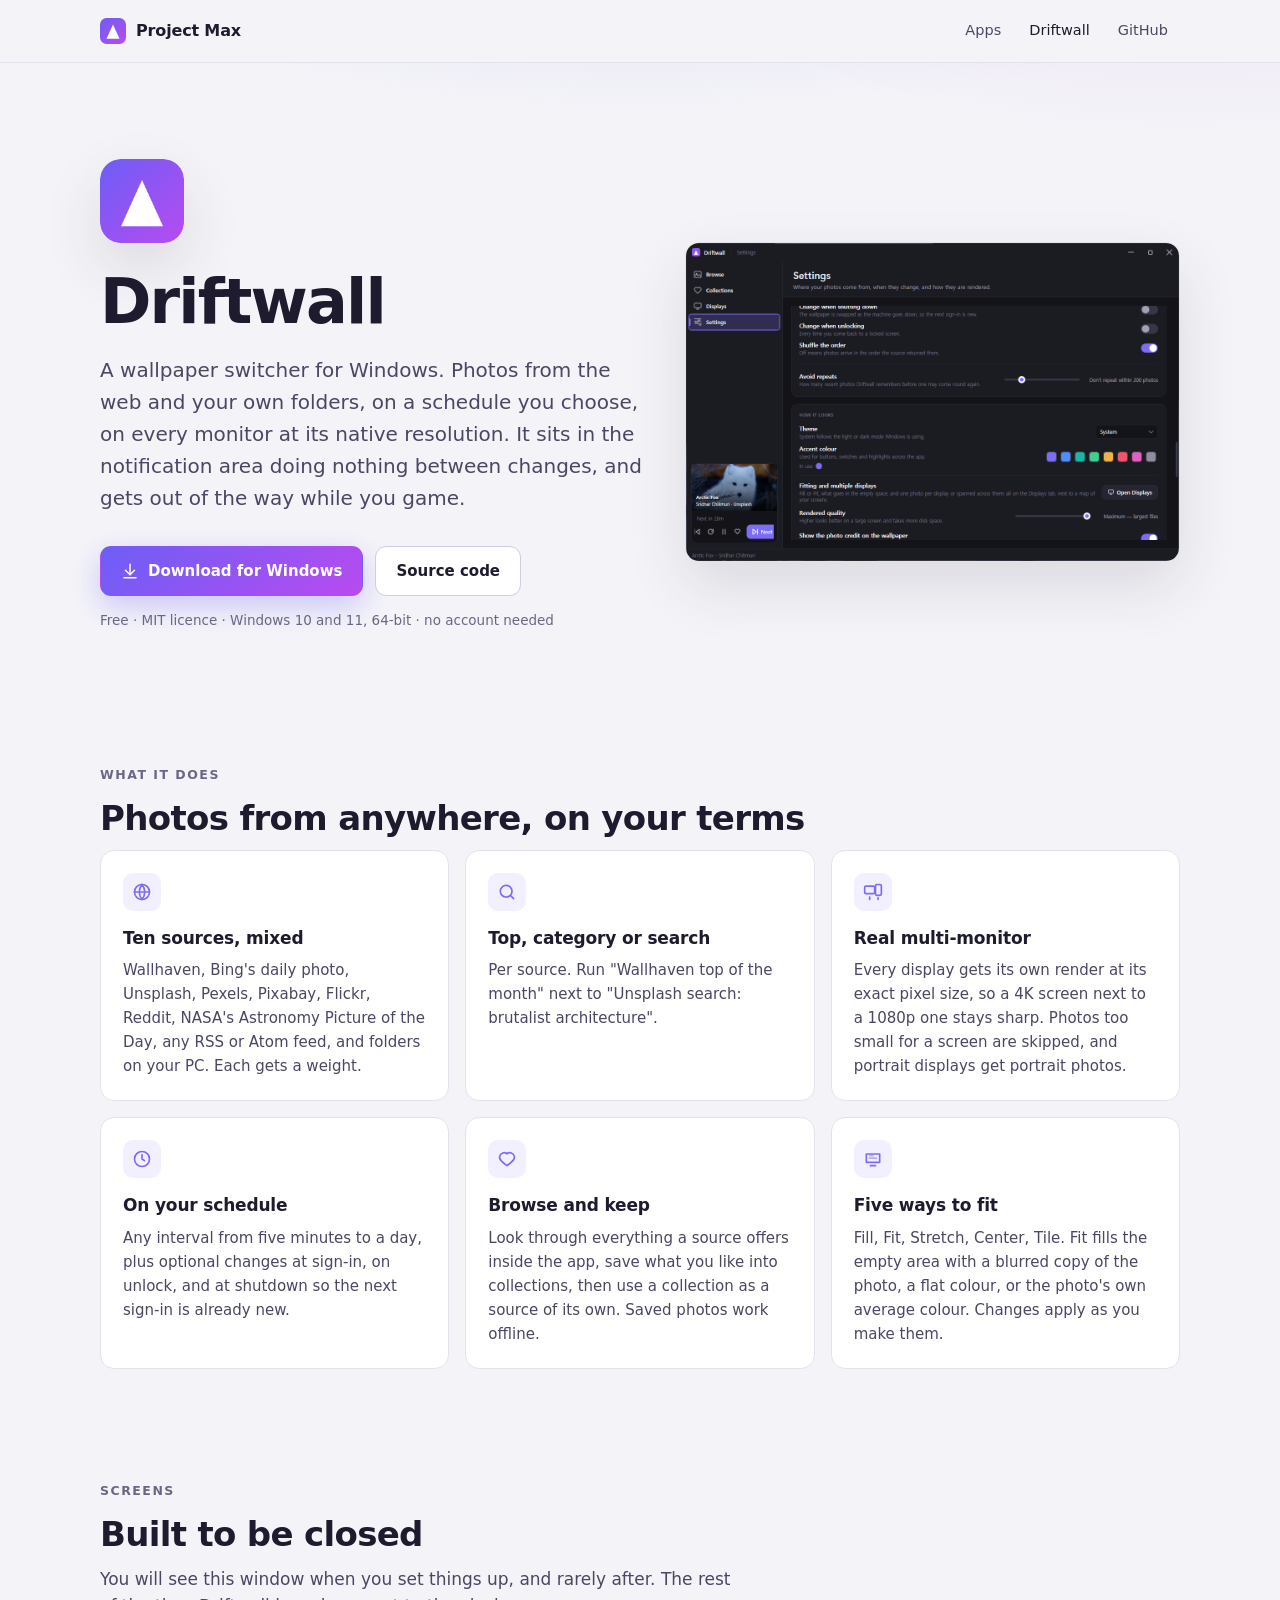
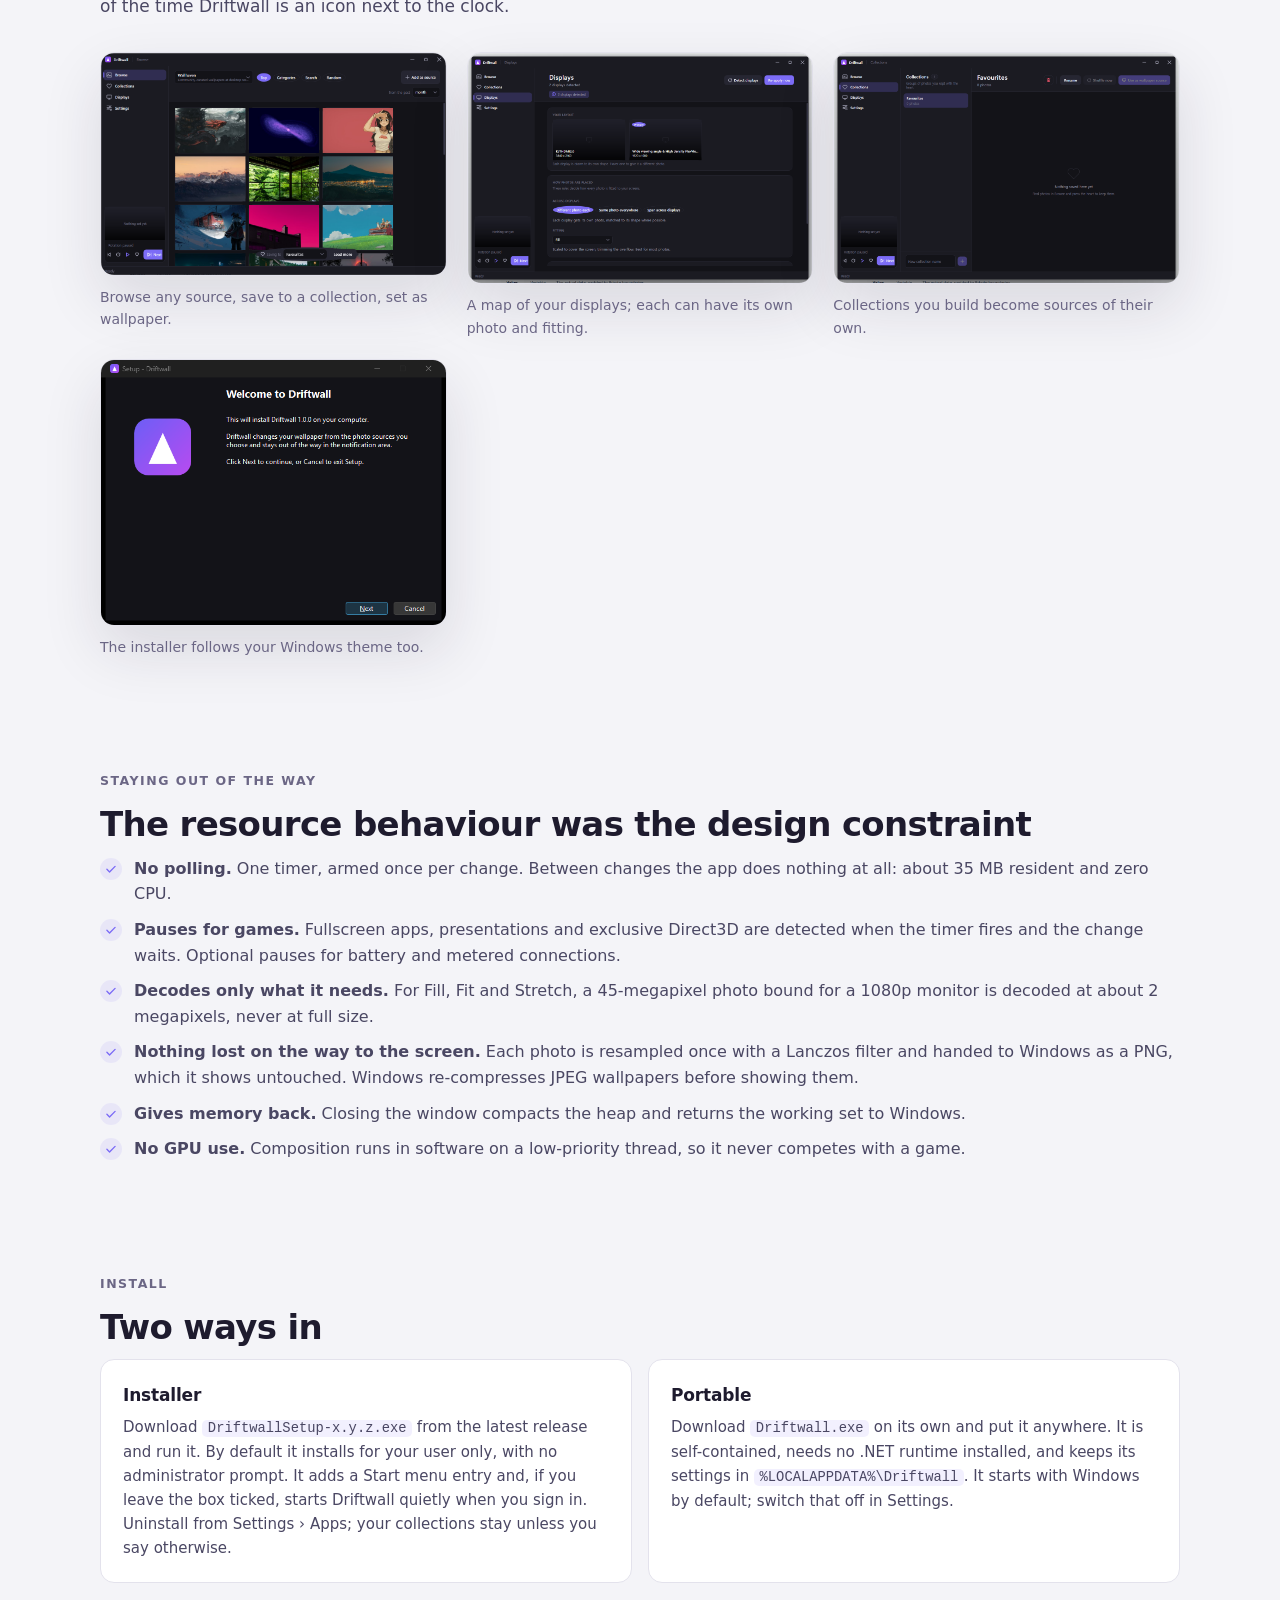
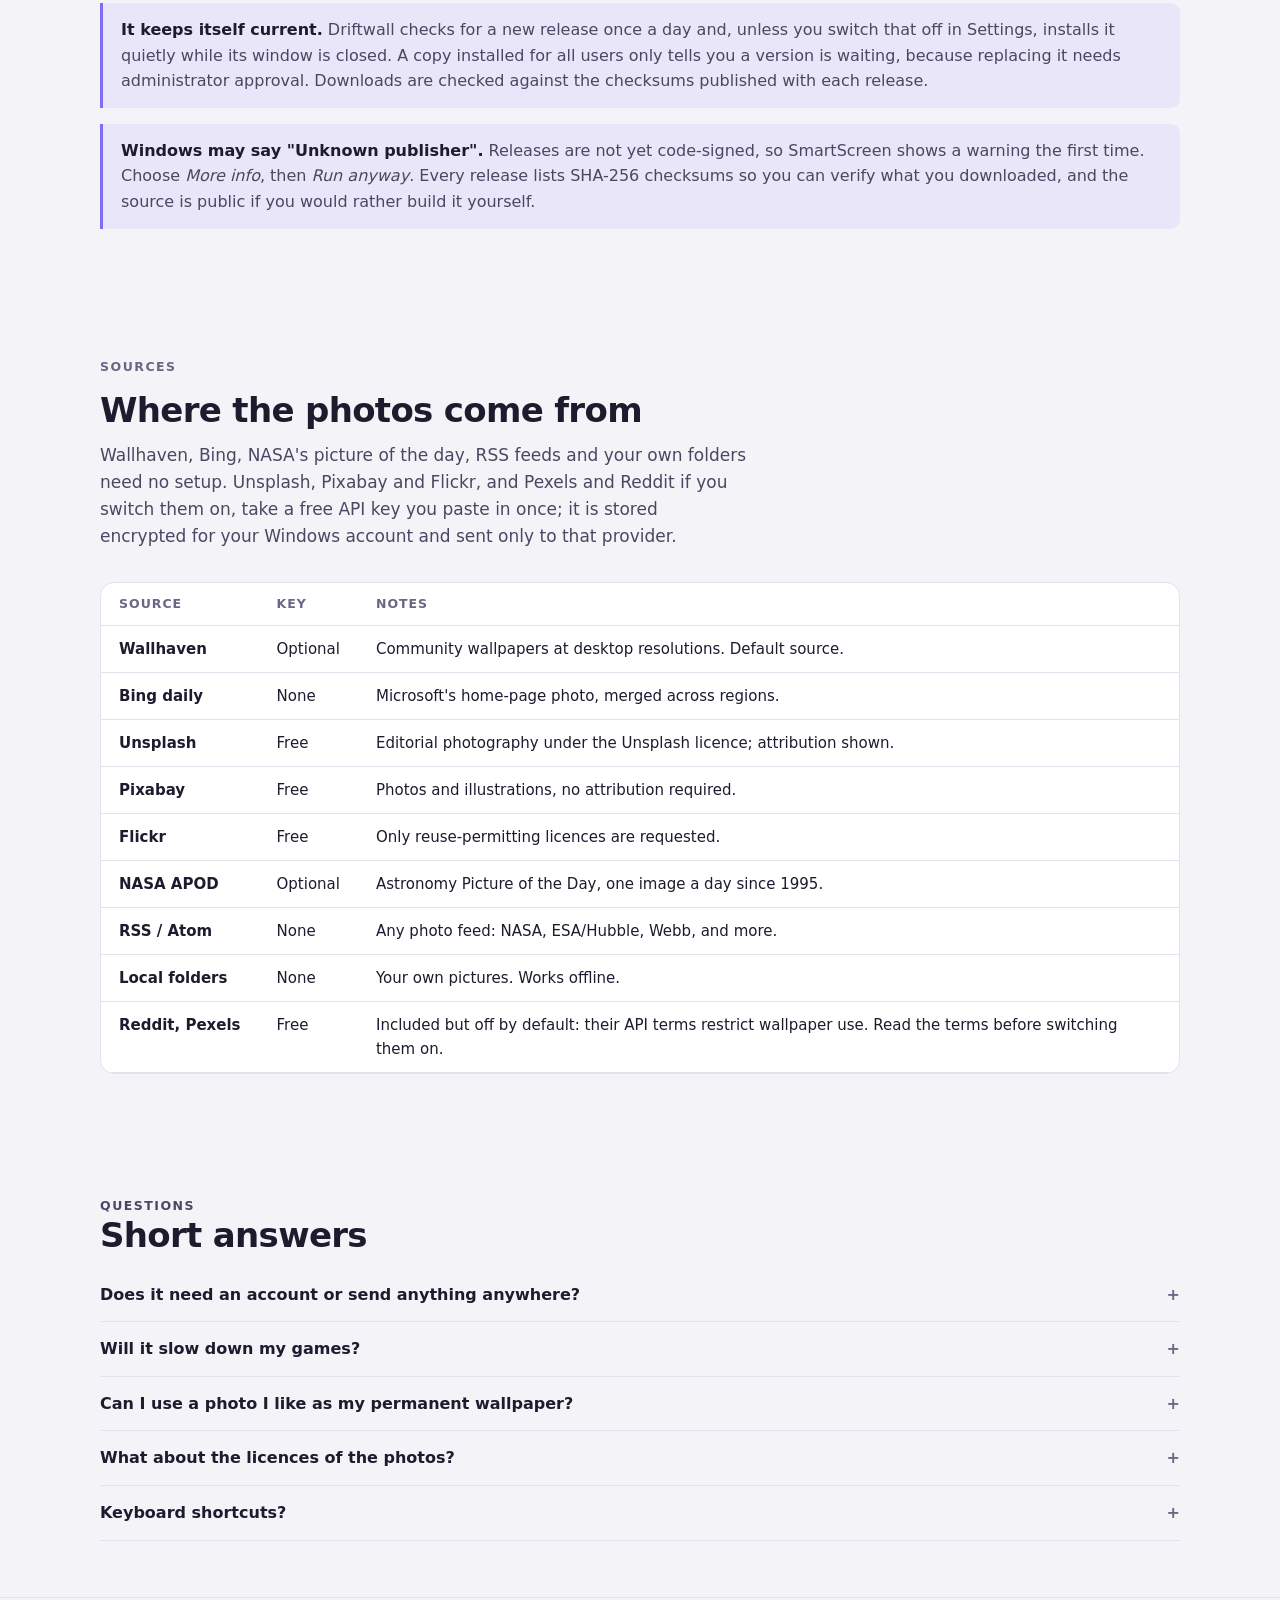
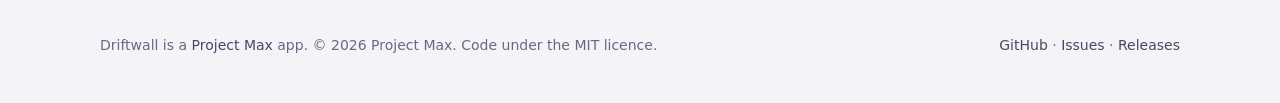
==== commit 94ecba13: "Driftwall page: accurate network, install, update and source notes - FAQ lists the daily update chec" ====
--- a/driftwall/index.html
+++ b/driftwall/index.html
@@ -80,7 +80,7 @@
         <p class="meta">Free · MIT licence · Windows 10 and 11, 64-bit · no account needed</p>
       </div>
       <div class="shot">
-        <img src="/assets/screens/settings.png" alt="Driftwall's settings page, dark theme, showing the sources and rotation options" width="1180" height="760">
+        <img src="/assets/screens/settings.png" alt="Driftwall's settings page, dark theme, showing the rotation and appearance options" width="1180" height="760">
       </div>
     </div>
   </section>
@@ -145,7 +145,7 @@
       <ul class="checks">
         <li><span><strong>No polling.</strong> One timer, armed once per change. Between changes the app does nothing at all: about 35 MB resident and zero CPU.</span></li>
         <li><span><strong>Pauses for games.</strong> Fullscreen apps, presentations and exclusive Direct3D are detected when the timer fires and the change waits. Optional pauses for battery and metered connections.</span></li>
-        <li><span><strong>Decodes only what it needs.</strong> A 45-megapixel photo bound for a 1080p monitor is decoded at about 2 megapixels. Full-size decoding never happens.</span></li>
+        <li><span><strong>Decodes only what it needs.</strong> For Fill, Fit and Stretch, a 45-megapixel photo bound for a 1080p monitor is decoded at about 2 megapixels, never at full size.</span></li>
         <li><span><strong>Nothing lost on the way to the screen.</strong> Each photo is resampled once with a Lanczos filter and handed to Windows as a PNG, which it shows untouched. Windows re-compresses JPEG wallpapers before showing them.</span></li>
         <li><span><strong>Gives memory back.</strong> Closing the window compacts the heap and returns the working set to Windows.</span></li>
         <li><span><strong>No GPU use.</strong> Composition runs in software on a low-priority thread, so it never competes with a game.</span></li>
@@ -160,16 +160,16 @@
       <div class="grid" style="grid-template-columns: repeat(auto-fit, minmax(300px, 1fr));">
         <div class="card">
           <h3>Installer</h3>
-          <p>Download <code>DriftwallSetup-x.y.z.exe</code> from the latest release and run it. It installs for your user only, no administrator prompt, adds a Start menu entry and, if you like, starts Driftwall quietly when you sign in. Uninstall from Settings › Apps; your collections stay unless you say otherwise.</p>
+          <p>Download <code>DriftwallSetup-x.y.z.exe</code> from the latest release and run it. By default it installs for your user only, with no administrator prompt. It adds a Start menu entry and, if you leave the box ticked, starts Driftwall quietly when you sign in. Uninstall from Settings › Apps; your collections stay unless you say otherwise.</p>
         </div>
         <div class="card">
           <h3>Portable</h3>
-          <p>Download <code>Driftwall.exe</code> on its own and put it anywhere. It is self-contained, needs no .NET runtime installed, and keeps its settings in <code>%LOCALAPPDATA%\Driftwall</code>.</p>
+          <p>Download <code>Driftwall.exe</code> on its own and put it anywhere. It is self-contained, needs no .NET runtime installed, and keeps its settings in <code>%LOCALAPPDATA%\Driftwall</code>. It starts with Windows by default; switch that off in Settings.</p>
         </div>
       </div>
       <p class="note" style="margin-top: 20px;">
         <strong>It keeps itself current.</strong> Driftwall checks for a new release once a day and, unless you
-        switch that off in Settings, installs it quietly while its window is closed. Downloads are checked against
+        switch that off in Settings, installs it quietly while its window is closed. A copy installed for all users only tells you a version is waiting, because replacing it needs administrator approval. Downloads are checked against
         the checksums published with each release.
       </p>
       <p class="note" style="margin-top: 12px;">
@@ -184,7 +184,7 @@
     <div class="container">
       <p class="section-label">Sources</p>
       <h2>Where the photos come from</h2>
-      <p class="section-intro">Wallhaven and Bing work with no setup. The others take a free API key you paste in once; it is stored encrypted for your Windows account and never leaves your PC.</p>
+      <p class="section-intro">Wallhaven, Bing, NASA's picture of the day, RSS feeds and your own folders need no setup. Unsplash, Pixabay and Flickr, and Pexels and Reddit if you switch them on, take a free API key you paste in once; it is stored encrypted for your Windows account and sent only to that provider.</p>
       <div class="table-wrap">
         <table>
           <thead><tr><th>Source</th><th>Key</th><th>Notes</th></tr></thead>
@@ -208,8 +208,8 @@
     <div class="container">
       <p class="section-label">Questions</p>
       <h2>Short answers</h2>
-      <details><summary>Does it need an account or send anything anywhere?</summary><p>No account. The only network traffic is fetching photos from the sources you enabled, plus the attribution ping some providers require when a photo is used.</p></details>
-      <details><summary>Will it slow down my games?</summary><p>No. Changes are deferred while a fullscreen app is running, and the app uses no GPU at all for its own rendering.</p></details>
+      <details><summary>Does it need an account or send anything anywhere?</summary><p>No account and no telemetry. Driftwall fetches photos from the sources you enabled, sends the attribution ping some providers require when a photo is used, and checks GitHub once a day for a new release, downloading it when an update is installed.</p></details>
+      <details><summary>Will it slow down my games?</summary><p>No. Changes are deferred while a fullscreen app is running, and wallpapers are composed in software on a low-priority thread, so the GPU is left to the game.</p></details>
       <details><summary>Can I use a photo I like as my permanent wallpaper?</summary><p>Yes. Pause the rotation from the tray menu, or save the photo to a collection so it survives cache clean-ups and works offline.</p></details>
       <details><summary>What about the licences of the photos?</summary><p>They vary by source. Every photo links to its source page, which is the authoritative word on what you may do with it. The repository's <a href="https://github.com/projectmax-org/driftwall/blob/main/docs/SOURCES.md">SOURCES.md</a> summarises each provider's terms.</p></details>
       <details><summary>Keyboard shortcuts?</summary><p><kbd>Ctrl</kbd> + <kbd>→</kbd> next, <kbd>Ctrl</kbd> + <kbd>←</kbd> previous, <kbd>F5</kbd> re-render, <kbd>Esc</kbd> close to the notification area.</p></details>
